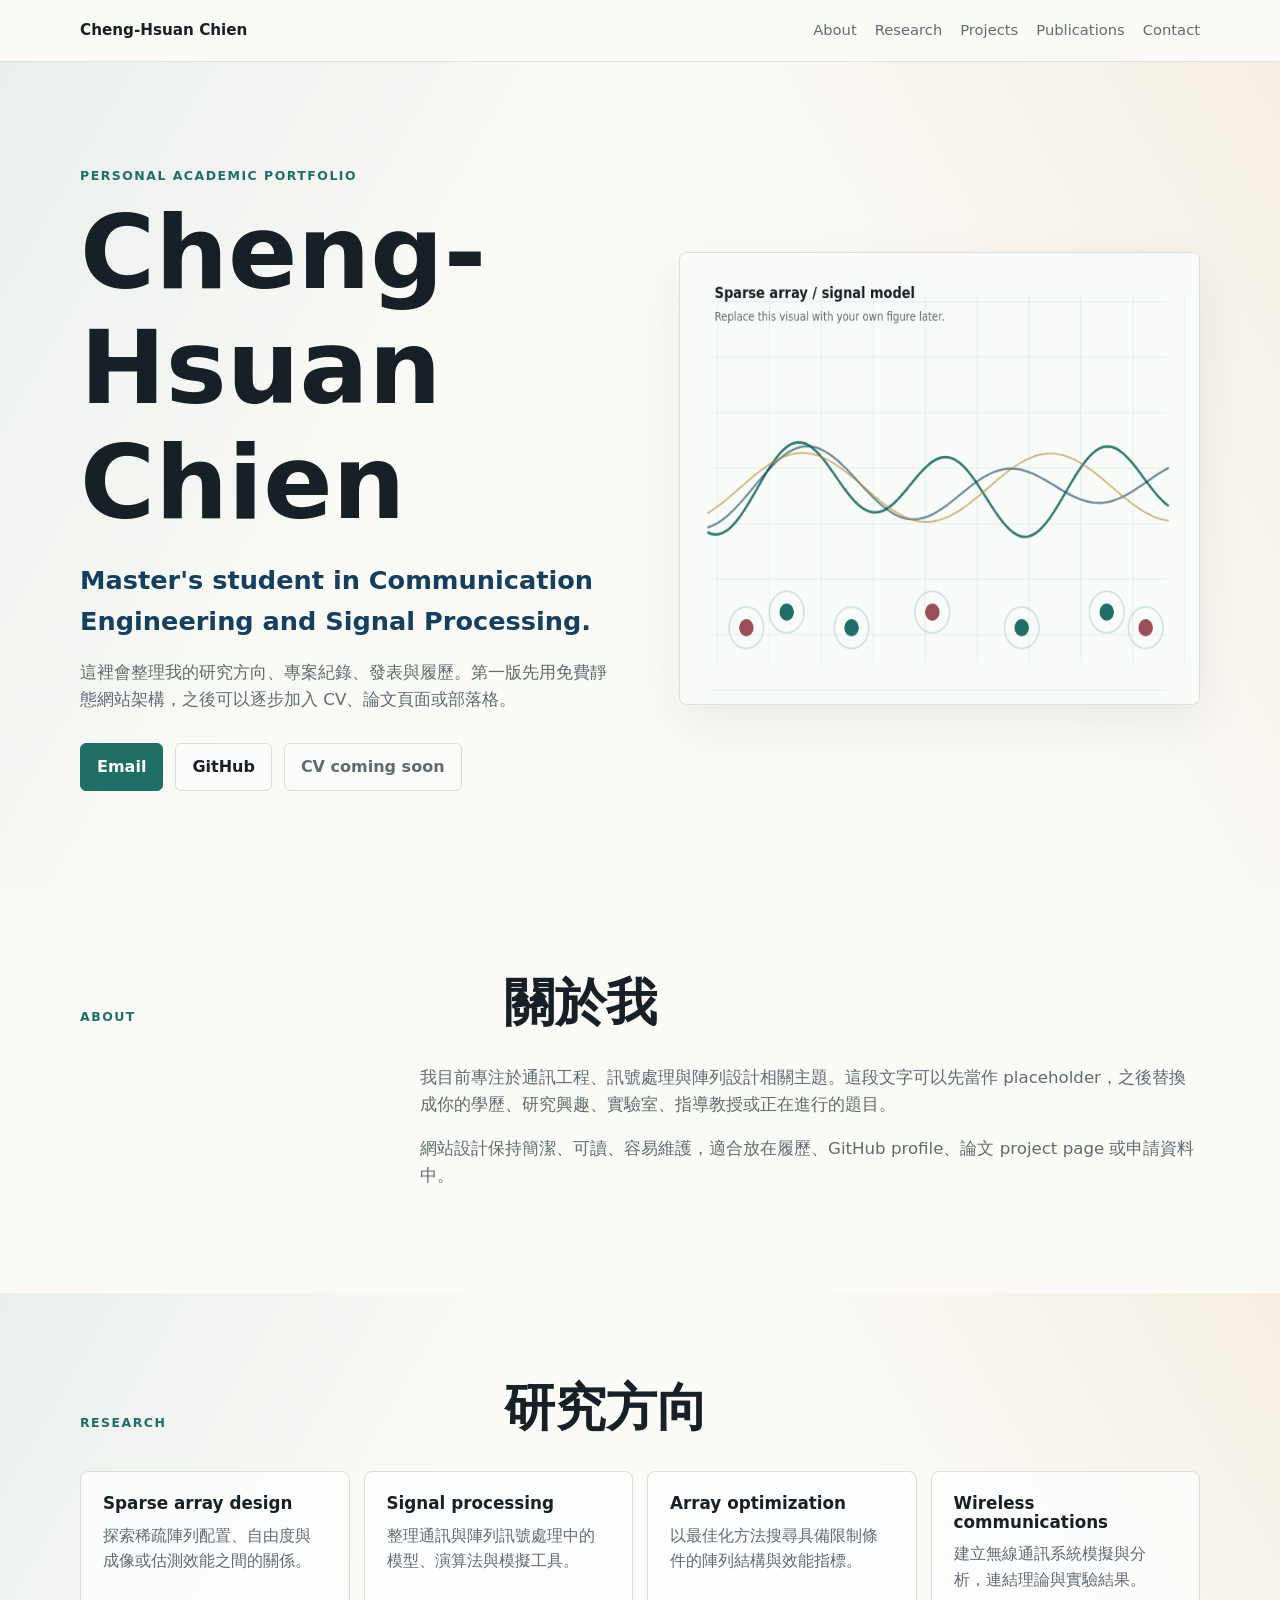
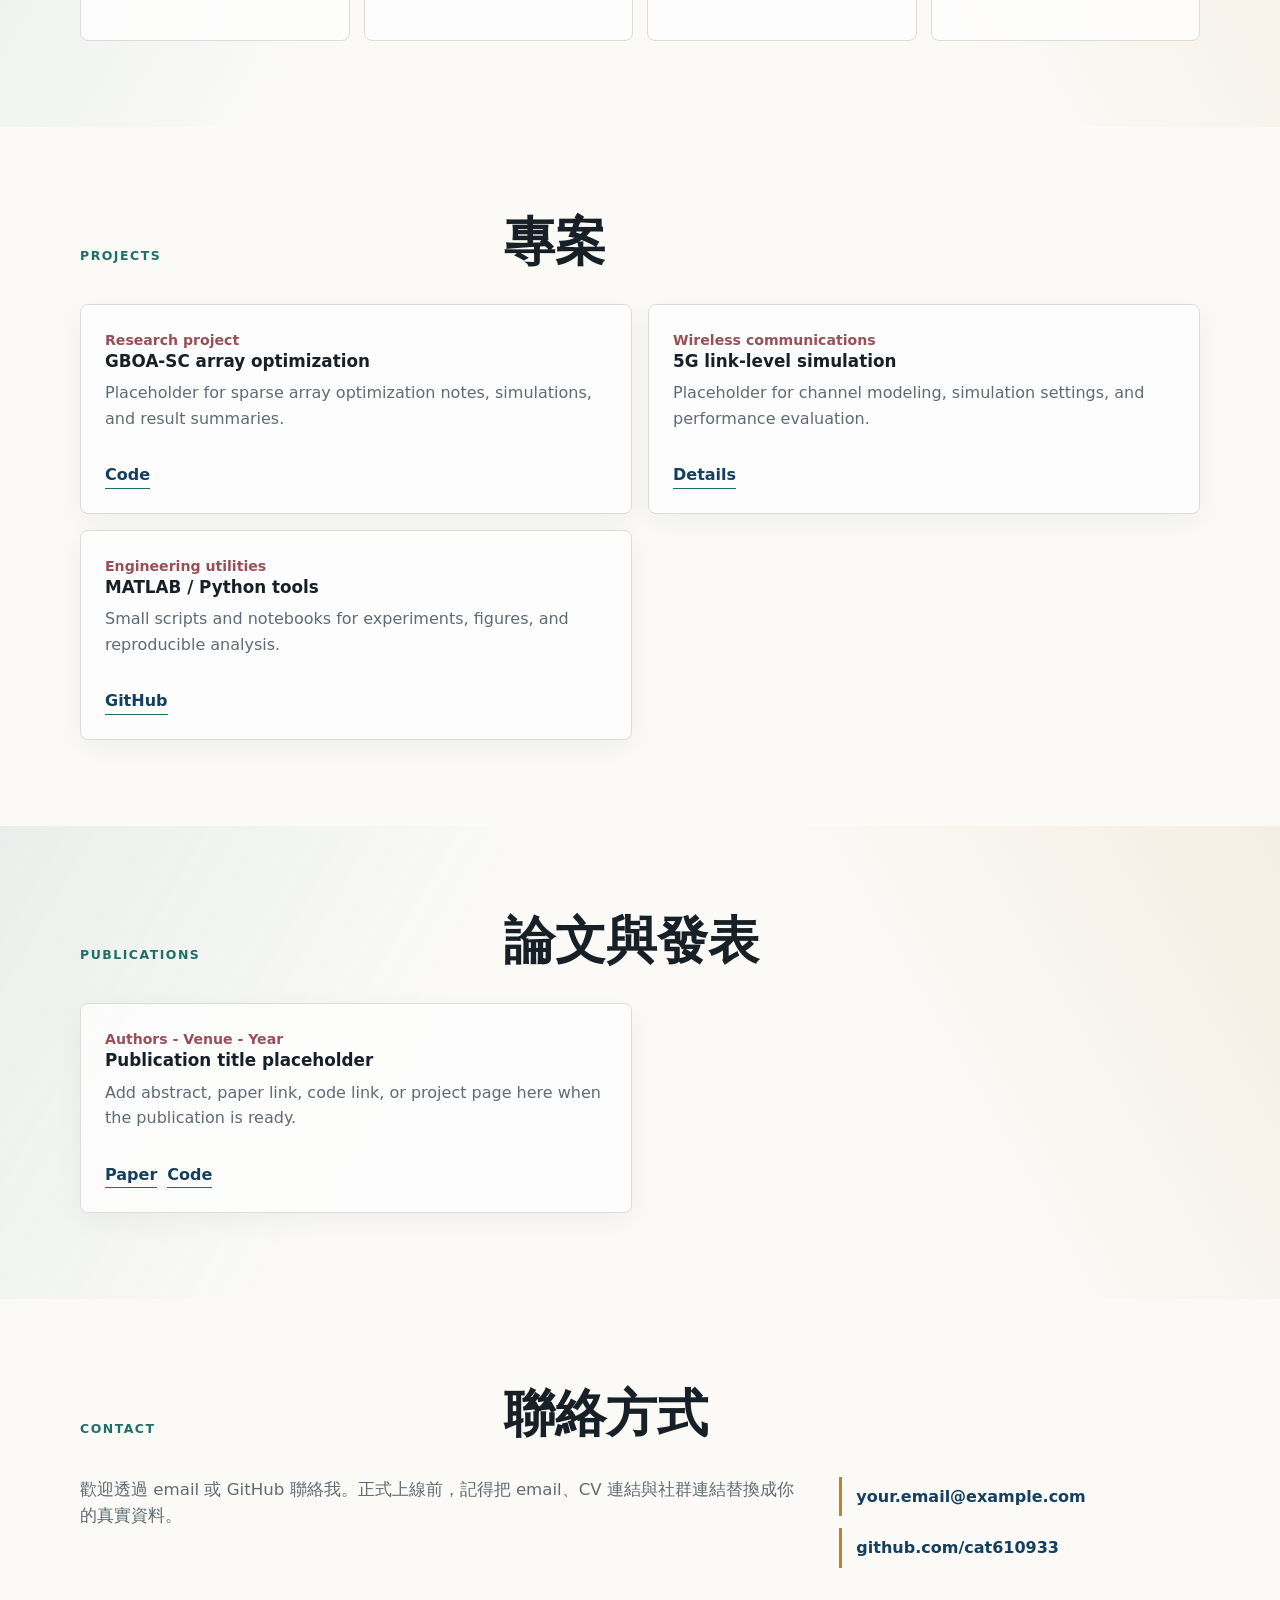
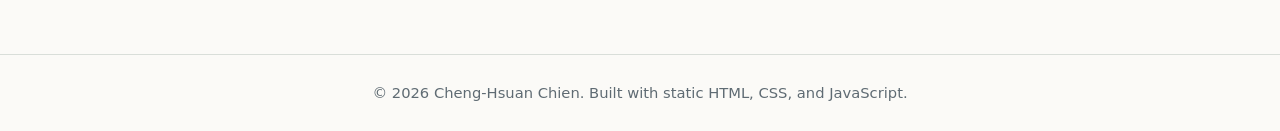
==== index.html @ 6a4a7956 "Initial personal website" ====
<!doctype html>
<html lang="zh-Hant">
  <head>
    <meta charset="utf-8">
    <meta name="viewport" content="width=device-width, initial-scale=1">
    <meta
      name="description"
      content="Cheng-Hsuan Chien 的個人網站，整理研究方向、專案、發表與聯絡資訊。"
    >
    <title>Cheng-Hsuan Chien | Personal Website</title>
    <link rel="stylesheet" href="styles.css">
  </head>
  <body>
    <header class="site-header">
      <a class="brand" href="#top" aria-label="回到首頁">Cheng-Hsuan Chien</a>
      <nav class="site-nav" aria-label="主要導覽">
        <a href="#about">About</a>
        <a href="#research">Research</a>
        <a href="#projects">Projects</a>
        <a href="#publications">Publications</a>
        <a href="#contact">Contact</a>
      </nav>
    </header>

    <main id="top">
      <section class="hero section-band">
        <div class="hero-copy">
          <p class="eyebrow">Personal academic portfolio</p>
          <h1>Cheng-Hsuan Chien</h1>
          <p class="hero-subtitle">
            Master's student in Communication Engineering and Signal Processing.
          </p>
          <p class="hero-text">
            這裡會整理我的研究方向、專案紀錄、發表與履歷。第一版先用免費靜態網站架構，之後可以逐步加入 CV、論文頁面或部落格。
          </p>
          <div class="hero-actions" aria-label="快速連結">
            <a class="button primary" href="mailto:your.email@example.com">Email</a>
            <a class="button secondary" href="https://github.com/cat610933">GitHub</a>
            <a class="button secondary" href="#" aria-disabled="true">CV coming soon</a>
          </div>
        </div>
        <div class="hero-visual" aria-label="Signal processing visualization">
          <canvas id="signalCanvas" width="720" height="520"></canvas>
        </div>
      </section>

      <section id="about" class="content-section">
        <div class="section-heading">
          <p class="eyebrow">About</p>
          <h2>關於我</h2>
        </div>
        <div class="text-block">
          <p>
            我目前專注於通訊工程、訊號處理與陣列設計相關主題。這段文字可以先當作 placeholder，之後替換成你的學歷、研究興趣、實驗室、指導教授或正在進行的題目。
          </p>
          <p>
            網站設計保持簡潔、可讀、容易維護，適合放在履歷、GitHub profile、論文 project page 或申請資料中。
          </p>
        </div>
      </section>

      <section id="research" class="content-section section-band">
        <div class="section-heading">
          <p class="eyebrow">Research</p>
          <h2>研究方向</h2>
        </div>
        <div class="research-grid">
          <article>
            <h3>Sparse array design</h3>
            <p>探索稀疏陣列配置、自由度與成像或估測效能之間的關係。</p>
          </article>
          <article>
            <h3>Signal processing</h3>
            <p>整理通訊與陣列訊號處理中的模型、演算法與模擬工具。</p>
          </article>
          <article>
            <h3>Array optimization</h3>
            <p>以最佳化方法搜尋具備限制條件的陣列結構與效能指標。</p>
          </article>
          <article>
            <h3>Wireless communications</h3>
            <p>建立無線通訊系統模擬與分析，連結理論與實驗結果。</p>
          </article>
        </div>
      </section>

      <section id="projects" class="content-section">
        <div class="section-heading">
          <p class="eyebrow">Projects</p>
          <h2>專案</h2>
        </div>
        <div id="projectList" class="item-list" aria-live="polite"></div>
      </section>

      <section id="publications" class="content-section section-band">
        <div class="section-heading">
          <p class="eyebrow">Publications</p>
          <h2>論文與發表</h2>
        </div>
        <div id="publicationList" class="item-list" aria-live="polite"></div>
      </section>

      <section id="contact" class="content-section contact-section">
        <div class="section-heading">
          <p class="eyebrow">Contact</p>
          <h2>聯絡方式</h2>
        </div>
        <div class="contact-layout">
          <p>
            歡迎透過 email 或 GitHub 聯絡我。正式上線前，記得把 email、CV 連結與社群連結替換成你的真實資料。
          </p>
          <div class="contact-links">
            <a href="mailto:your.email@example.com">your.email@example.com</a>
            <a href="https://github.com/cat610933">github.com/cat610933</a>
          </div>
        </div>
      </section>
    </main>

    <footer class="site-footer">
      <p>&copy; <span id="year"></span> Cheng-Hsuan Chien. Built with static HTML, CSS, and JavaScript.</p>
    </footer>

    <script src="script.js"></script>
  </body>
</html>
---- styles.css ----
:root {
  color-scheme: light;
  --bg: #fbfaf7;
  --surface: #ffffff;
  --ink: #172026;
  --muted: #5f6b73;
  --line: #d9ded9;
  --accent: #1f6f68;
  --accent-strong: #143f5f;
  --gold: #b9852b;
  --rose: #9a4f58;
  --shadow: 0 18px 50px rgba(23, 32, 38, 0.08);
  --max-width: 1120px;
}

* {
  box-sizing: border-box;
}

html {
  scroll-behavior: smooth;
}

body {
  margin: 0;
  background: var(--bg);
  color: var(--ink);
  font-family:
    Inter, ui-sans-serif, system-ui, -apple-system, BlinkMacSystemFont, "Segoe UI",
    "Noto Sans TC", sans-serif;
  line-height: 1.6;
}

a {
  color: inherit;
  text-decoration: none;
}

.site-header {
  position: sticky;
  top: 0;
  z-index: 10;
  display: flex;
  align-items: center;
  justify-content: space-between;
  gap: 24px;
  padding: 18px max(24px, calc((100vw - var(--max-width)) / 2));
  border-bottom: 1px solid rgba(217, 222, 217, 0.8);
  background: rgba(251, 250, 247, 0.92);
  backdrop-filter: blur(16px);
}

.brand {
  font-size: 0.95rem;
  font-weight: 750;
  white-space: nowrap;
}

.site-nav {
  display: flex;
  align-items: center;
  gap: 18px;
  color: var(--muted);
  font-size: 0.92rem;
}

.site-nav a {
  border-bottom: 1px solid transparent;
}

.site-nav a:hover,
.site-nav a:focus-visible {
  color: var(--ink);
  border-color: var(--accent);
}

.section-band {
  background:
    linear-gradient(120deg, rgba(31, 111, 104, 0.08), transparent 36%),
    linear-gradient(240deg, rgba(185, 133, 43, 0.1), transparent 34%);
}

.hero {
  display: grid;
  grid-template-columns: minmax(0, 1.02fr) minmax(320px, 0.98fr);
  align-items: center;
  min-height: calc(100vh - 74px);
  gap: 56px;
  padding: 72px max(24px, calc((100vw - var(--max-width)) / 2)) 64px;
}

.hero-copy,
.section-heading,
.text-block,
.contact-layout {
  min-width: 0;
}

.eyebrow {
  margin: 0 0 10px;
  color: var(--accent);
  font-size: 0.78rem;
  font-weight: 800;
  letter-spacing: 0.12em;
  text-transform: uppercase;
}

h1,
h2,
h3,
p {
  overflow-wrap: break-word;
}

h1,
h2,
h3 {
  margin: 0;
  line-height: 1.12;
}

h1 {
  max-width: 760px;
  font-size: clamp(3rem, 8vw, 6.6rem);
}

h2 {
  font-size: clamp(2rem, 4vw, 3.35rem);
}

h3 {
  font-size: 1.05rem;
}

.hero-subtitle {
  margin: 20px 0 0;
  max-width: 660px;
  color: var(--accent-strong);
  font-size: clamp(1.25rem, 2vw, 1.65rem);
  font-weight: 650;
}

.hero-text,
.text-block p,
.contact-layout p {
  color: var(--muted);
  font-size: 1.04rem;
}

.hero-text {
  max-width: 660px;
  margin: 18px 0 0;
}

.hero-actions {
  display: flex;
  flex-wrap: wrap;
  gap: 12px;
  margin-top: 30px;
}

.button {
  display: inline-flex;
  min-height: 44px;
  align-items: center;
  justify-content: center;
  border: 1px solid var(--line);
  border-radius: 6px;
  padding: 10px 16px;
  font-weight: 750;
  transition:
    transform 160ms ease,
    border-color 160ms ease,
    background 160ms ease;
}

.button:hover,
.button:focus-visible {
  transform: translateY(-1px);
  border-color: var(--accent);
}

.button.primary {
  border-color: var(--accent);
  background: var(--accent);
  color: #ffffff;
}

.button.secondary {
  background: rgba(255, 255, 255, 0.58);
}

.button[aria-disabled="true"] {
  color: var(--muted);
  cursor: not-allowed;
}

.hero-visual {
  position: relative;
  overflow: hidden;
  aspect-ratio: 1.15;
  min-height: 330px;
  border: 1px solid rgba(217, 222, 217, 0.92);
  border-radius: 8px;
  background:
    radial-gradient(circle at 70% 26%, rgba(154, 79, 88, 0.22), transparent 30%),
    linear-gradient(145deg, #ffffff, #edf3ee);
  box-shadow: var(--shadow);
}

#signalCanvas {
  display: block;
  width: 100%;
  height: 100%;
}

.content-section {
  padding: 86px max(24px, calc((100vw - var(--max-width)) / 2));
}

.content-section:not(.section-band) {
  background: var(--bg);
}

.section-heading {
  display: grid;
  grid-template-columns: minmax(190px, 0.36fr) minmax(0, 0.64fr);
  gap: 32px;
  align-items: end;
  margin-bottom: 34px;
}

.section-heading .eyebrow {
  margin-bottom: 4px;
}

.text-block {
  max-width: 780px;
  margin-left: auto;
}

.text-block p {
  margin: 0 0 18px;
}

.research-grid {
  display: grid;
  grid-template-columns: repeat(4, minmax(0, 1fr));
  gap: 14px;
}

.research-grid article,
.item-card {
  border: 1px solid var(--line);
  border-radius: 8px;
  background: rgba(255, 255, 255, 0.72);
}

.research-grid article {
  min-height: 170px;
  padding: 22px;
}

.research-grid p,
.item-card p {
  margin: 10px 0 0;
  color: var(--muted);
}

.item-list {
  display: grid;
  grid-template-columns: repeat(2, minmax(0, 1fr));
  gap: 16px;
}

.item-card {
  display: flex;
  min-height: 210px;
  flex-direction: column;
  justify-content: space-between;
  padding: 24px;
  box-shadow: 0 8px 28px rgba(23, 32, 38, 0.05);
}

.item-meta {
  color: var(--rose);
  font-size: 0.88rem;
  font-weight: 760;
}

.item-links {
  display: flex;
  flex-wrap: wrap;
  gap: 10px;
  margin-top: 20px;
}

.item-links a {
  border-bottom: 1px solid var(--accent);
  color: var(--accent-strong);
  font-weight: 760;
}

.contact-layout {
  display: grid;
  grid-template-columns: minmax(0, 1fr) minmax(260px, 0.5fr);
  gap: 38px;
  align-items: start;
}

.contact-layout p {
  margin: 0;
}

.contact-links {
  display: grid;
  gap: 12px;
}

.contact-links a {
  border-left: 3px solid var(--gold);
  padding: 7px 0 7px 14px;
  color: var(--accent-strong);
  font-weight: 750;
}

.site-footer {
  padding: 26px 24px;
  border-top: 1px solid var(--line);
  color: var(--muted);
  text-align: center;
}

.site-footer p {
  margin: 0;
  font-size: 0.92rem;
}

@media (max-width: 860px) {
  .site-header {
    position: static;
    align-items: flex-start;
    flex-direction: column;
    gap: 12px;
  }

  .site-nav {
    width: 100%;
    overflow-x: auto;
    padding-bottom: 4px;
  }

  .hero {
    grid-template-columns: 1fr;
    min-height: auto;
    padding-top: 50px;
  }

  .hero-visual {
    min-height: 280px;
  }

  .section-heading,
  .contact-layout {
    grid-template-columns: 1fr;
    gap: 18px;
  }

  .text-block {
    margin-left: 0;
  }

  .research-grid,
  .item-list {
    grid-template-columns: repeat(2, minmax(0, 1fr));
  }
}

@media (max-width: 560px) {
  .site-header,
  .hero,
  .content-section {
    padding-left: 18px;
    padding-right: 18px;
  }

  .brand {
    white-space: normal;
  }

  .hero {
    gap: 34px;
    padding-bottom: 42px;
  }

  .hero-actions,
  .button {
    width: 100%;
  }

  .research-grid,
  .item-list {
    grid-template-columns: 1fr;
  }

  .content-section {
    padding-top: 64px;
    padding-bottom: 64px;
  }
}
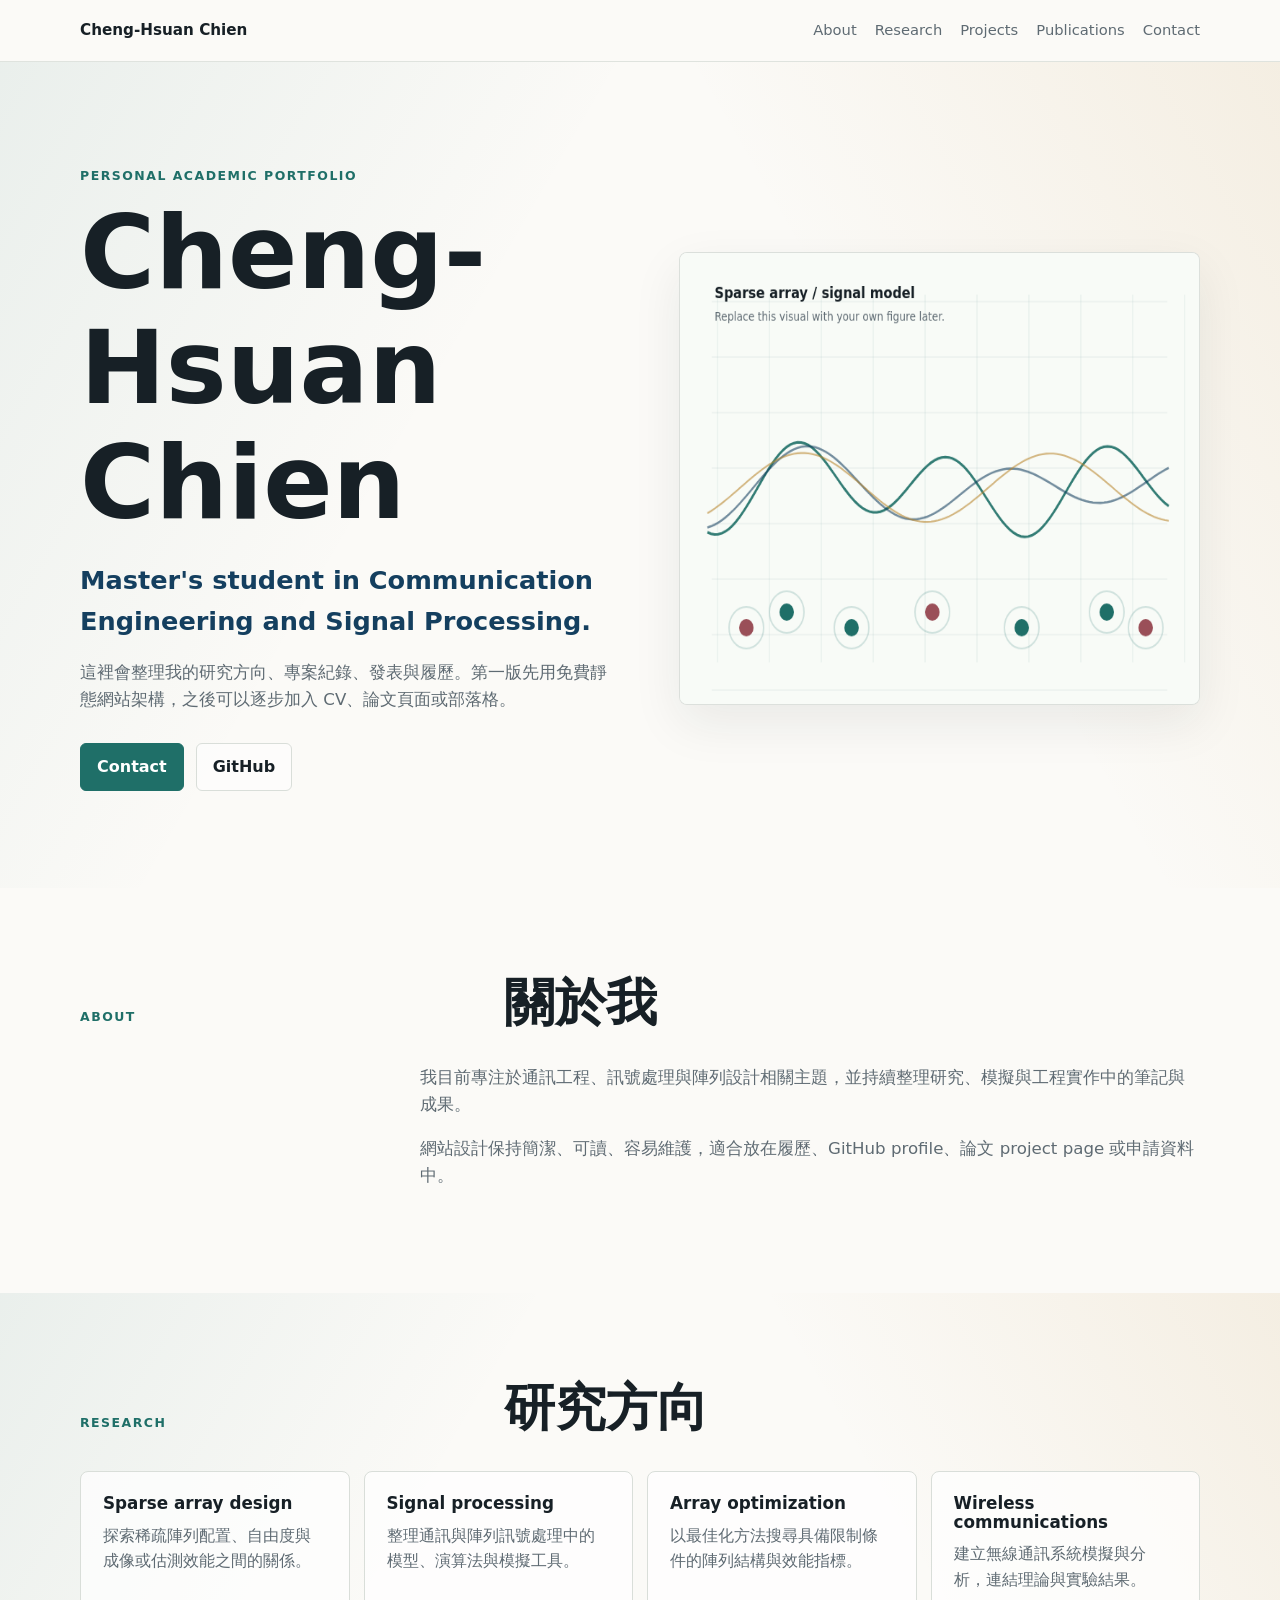
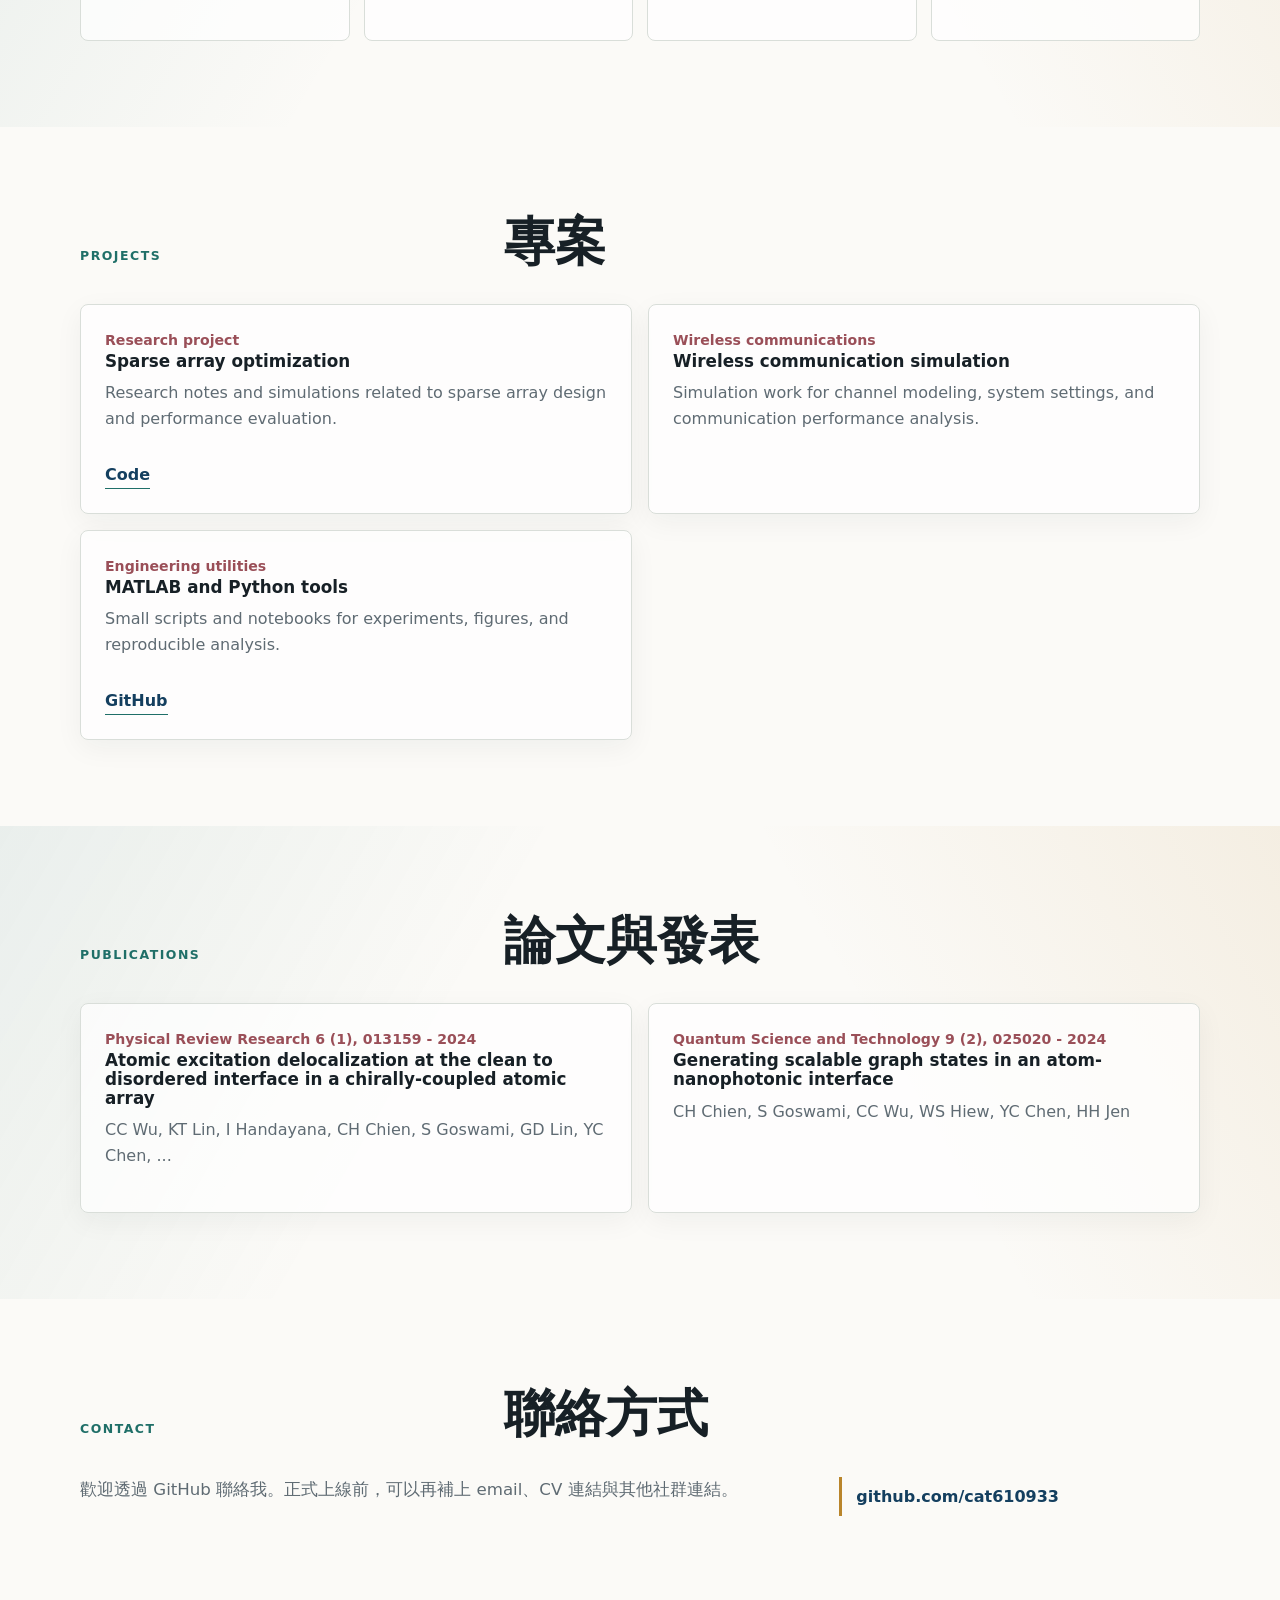
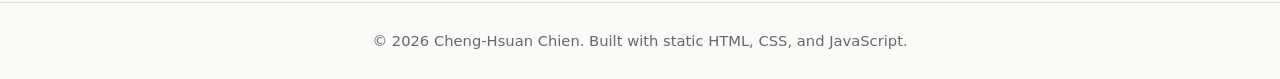
==== commit a26d88c3: "Add publications" ====
--- a/index.html
+++ b/index.html
@@ -34,9 +34,8 @@
             這裡會整理我的研究方向、專案紀錄、發表與履歷。第一版先用免費靜態網站架構，之後可以逐步加入 CV、論文頁面或部落格。
           </p>
           <div class="hero-actions" aria-label="快速連結">
-            <a class="button primary" href="mailto:your.email@example.com">Email</a>
+            <a class="button primary" href="#contact">Contact</a>
             <a class="button secondary" href="https://github.com/cat610933">GitHub</a>
-            <a class="button secondary" href="#" aria-disabled="true">CV coming soon</a>
           </div>
         </div>
         <div class="hero-visual" aria-label="Signal processing visualization">
@@ -51,7 +50,7 @@
         </div>
         <div class="text-block">
           <p>
-            我目前專注於通訊工程、訊號處理與陣列設計相關主題。這段文字可以先當作 placeholder，之後替換成你的學歷、研究興趣、實驗室、指導教授或正在進行的題目。
+            我目前專注於通訊工程、訊號處理與陣列設計相關主題，並持續整理研究、模擬與工程實作中的筆記與成果。
           </p>
           <p>
             網站設計保持簡潔、可讀、容易維護，適合放在履歷、GitHub profile、論文 project page 或申請資料中。
@@ -107,10 +106,9 @@
         </div>
         <div class="contact-layout">
           <p>
-            歡迎透過 email 或 GitHub 聯絡我。正式上線前，記得把 email、CV 連結與社群連結替換成你的真實資料。
+            歡迎透過 GitHub 聯絡我。正式上線前，可以再補上 email、CV 連結與其他社群連結。
           </p>
           <div class="contact-links">
-            <a href="mailto:your.email@example.com">your.email@example.com</a>
             <a href="https://github.com/cat610933">github.com/cat610933</a>
           </div>
         </div>
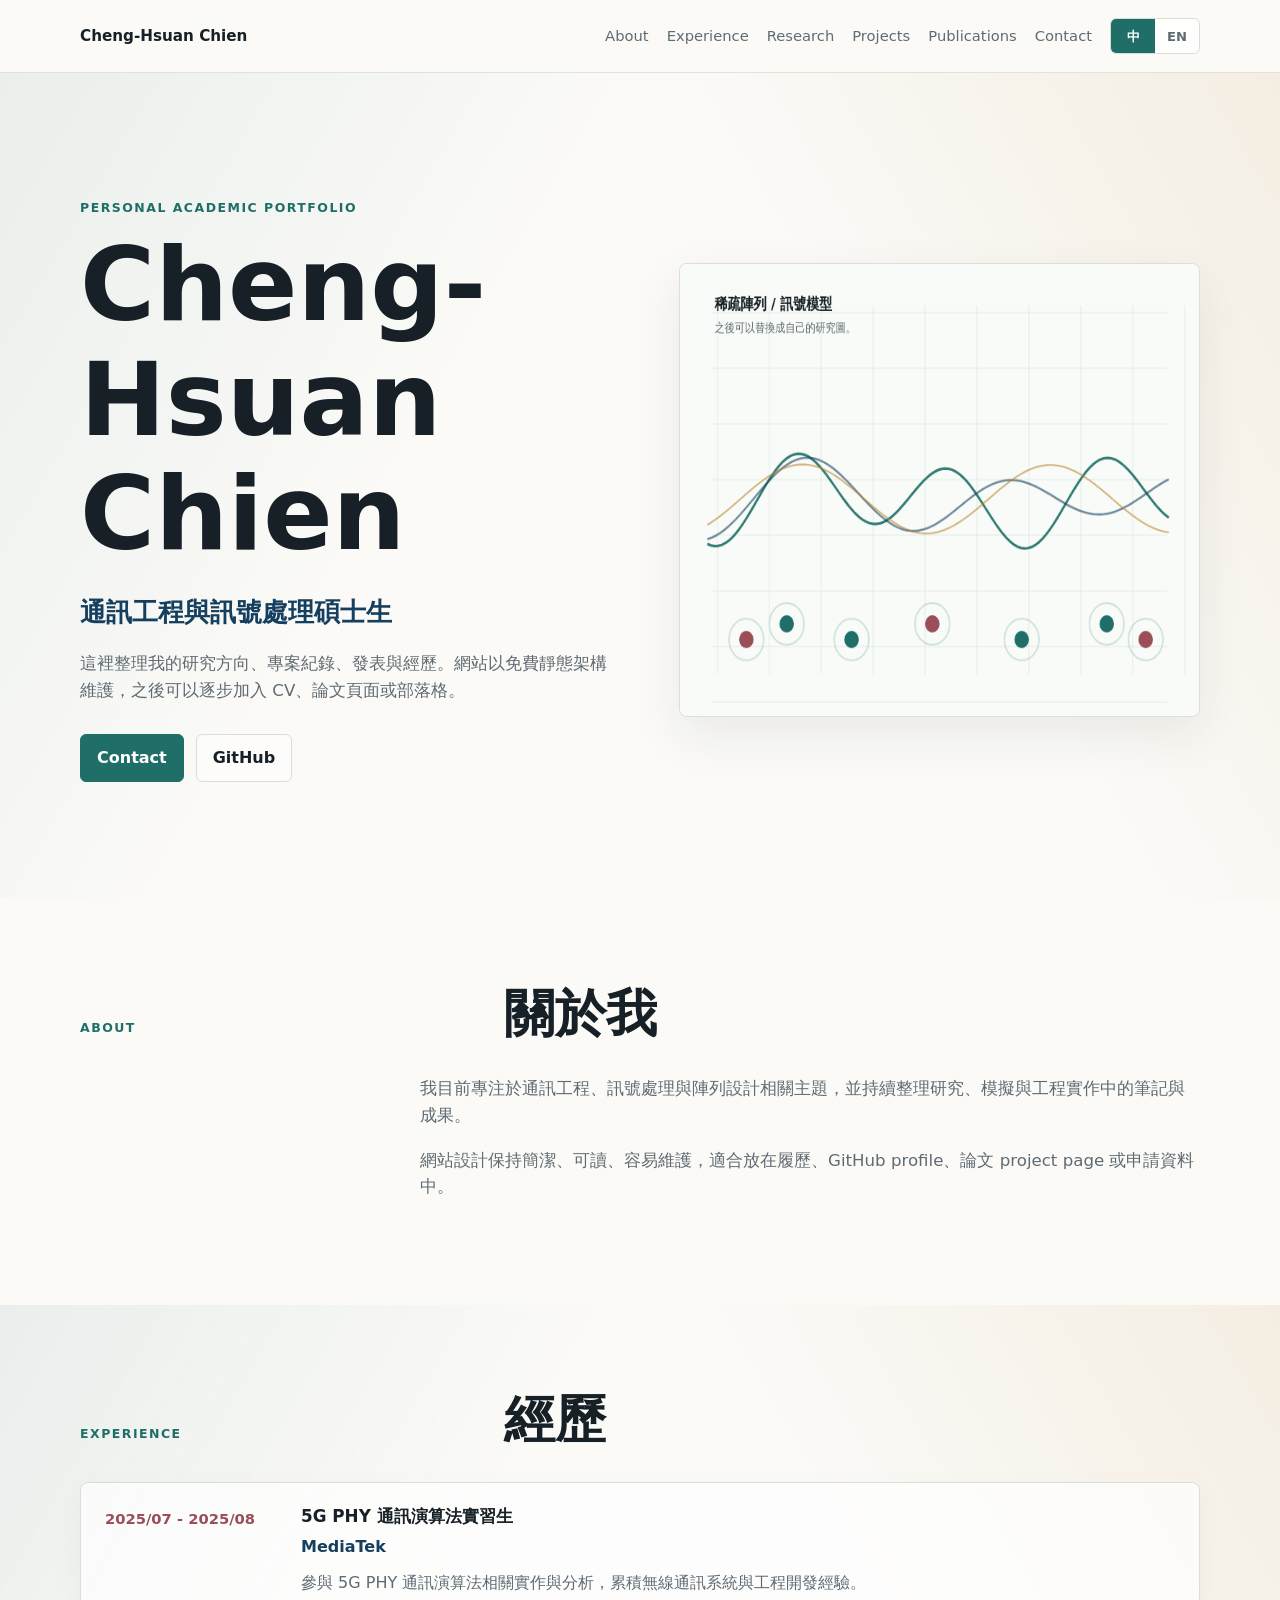
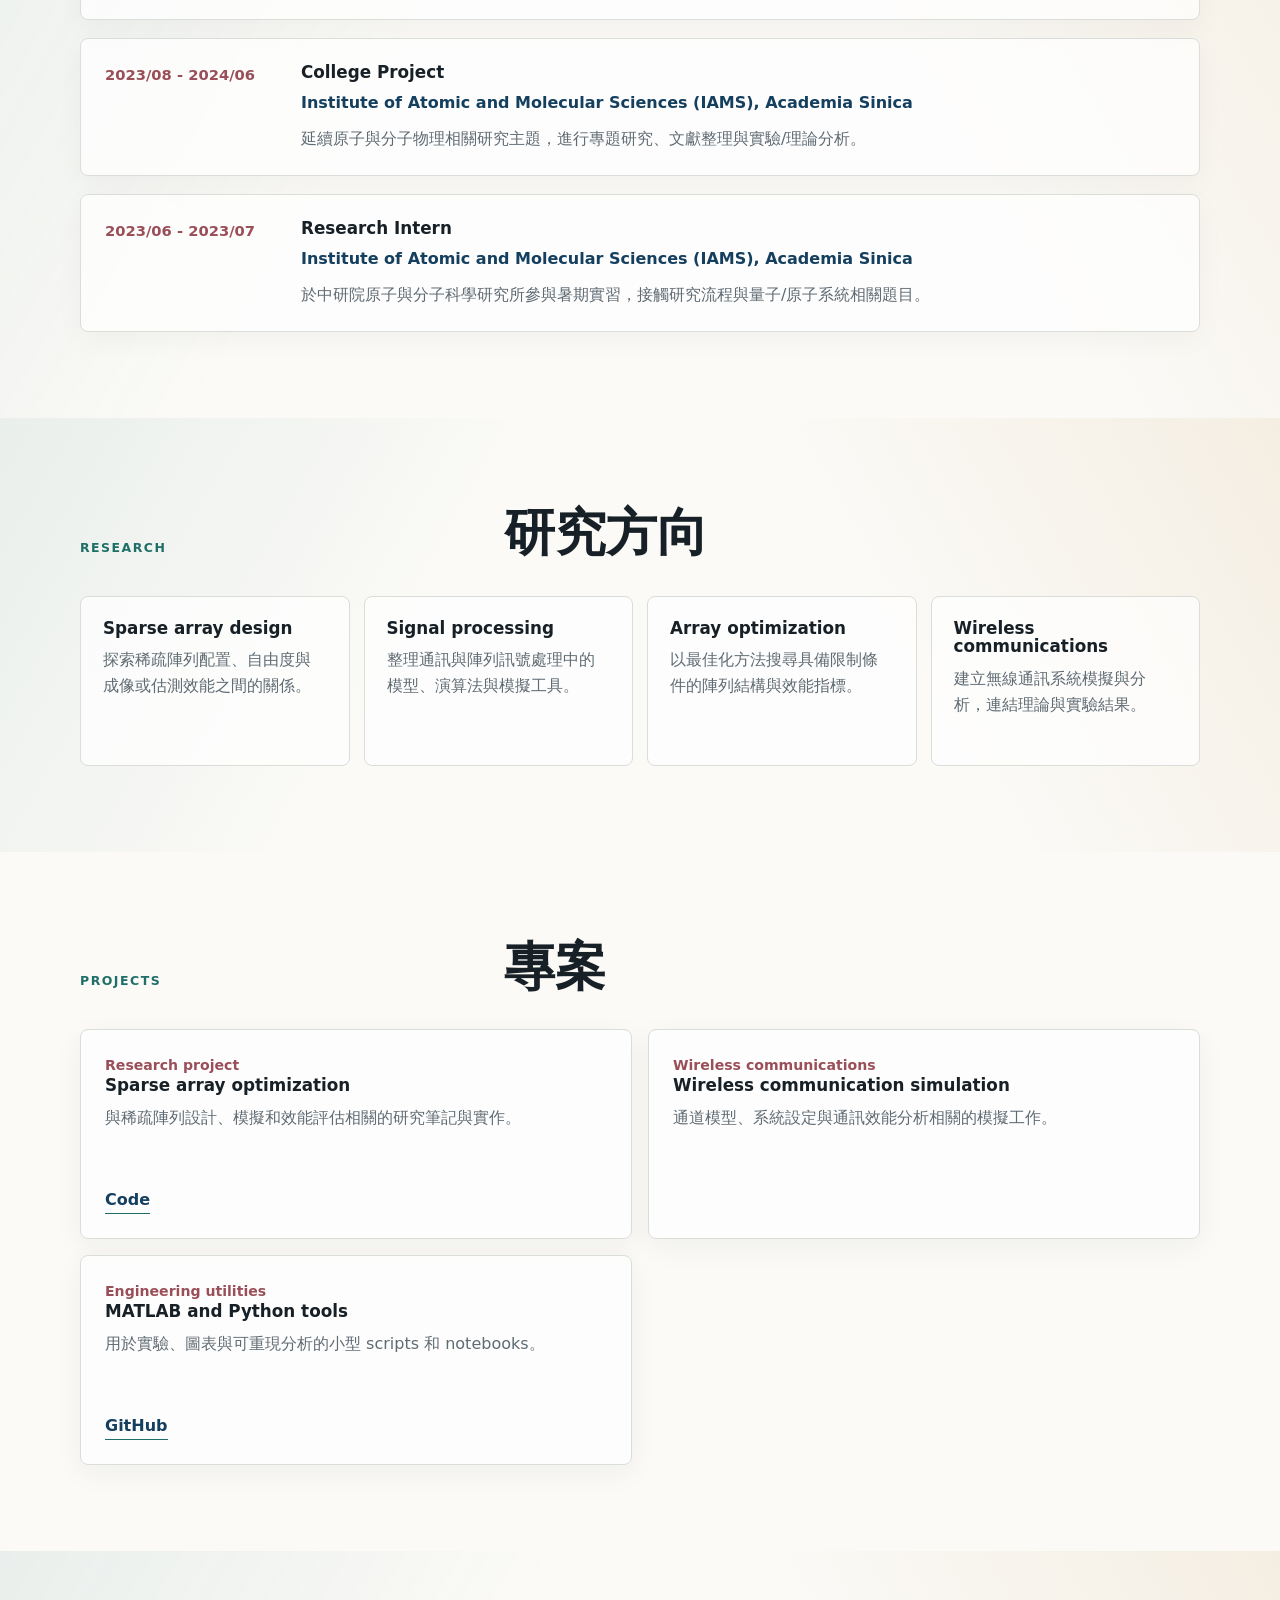
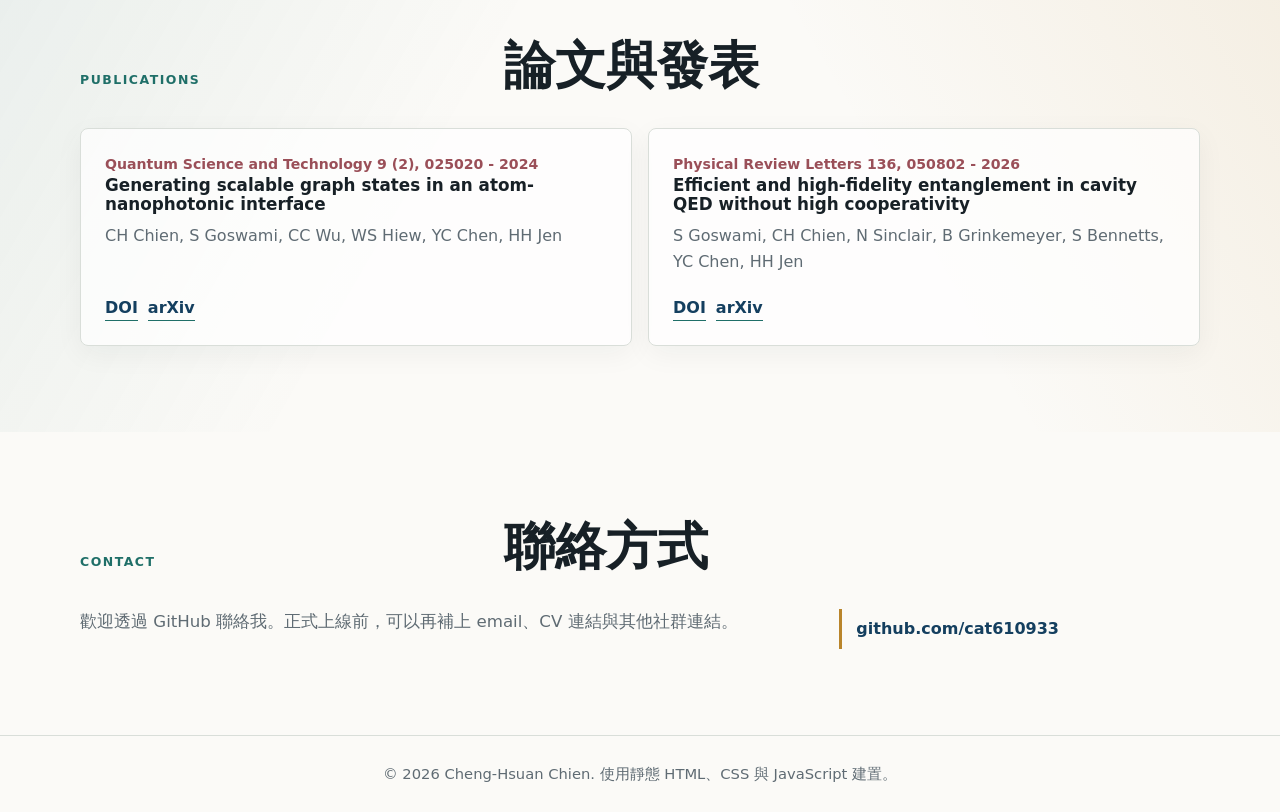
==== commit ab972a1a: "Update publication links" ====
--- a/index.html
+++ b/index.html
@@ -6,106 +6,153 @@
     <meta
       name="description"
       content="Cheng-Hsuan Chien 的個人網站，整理研究方向、專案、發表與聯絡資訊。"
+      data-i18n-attr="content:meta.description"
     >
     <title>Cheng-Hsuan Chien | Personal Website</title>
     <link rel="stylesheet" href="styles.css">
   </head>
   <body>
     <header class="site-header">
-      <a class="brand" href="#top" aria-label="回到首頁">Cheng-Hsuan Chien</a>
-      <nav class="site-nav" aria-label="主要導覽">
-        <a href="#about">About</a>
-        <a href="#research">Research</a>
-        <a href="#projects">Projects</a>
-        <a href="#publications">Publications</a>
-        <a href="#contact">Contact</a>
-      </nav>
+      <a class="brand" href="#top" aria-label="回到首頁" data-i18n-attr="aria-label:nav.home">Cheng-Hsuan Chien</a>
+      <div class="header-actions">
+        <nav class="site-nav" aria-label="主要導覽" data-i18n-attr="aria-label:nav.label">
+          <a href="#about" data-i18n="nav.about">About</a>
+          <a href="#experience" data-i18n="nav.experience">Experience</a>
+          <a href="#research" data-i18n="nav.research">Research</a>
+          <a href="#projects" data-i18n="nav.projects">Projects</a>
+          <a href="#publications" data-i18n="nav.publications">Publications</a>
+          <a href="#contact" data-i18n="nav.contact">Contact</a>
+        </nav>
+        <div class="language-switch" role="group" aria-label="語言切換" data-i18n-attr="aria-label:language.label">
+          <button class="language-option is-active" type="button" data-lang="zh">中</button>
+          <button class="language-option" type="button" data-lang="en">EN</button>
+        </div>
+      </div>
     </header>
 
     <main id="top">
       <section class="hero section-band">
         <div class="hero-copy">
-          <p class="eyebrow">Personal academic portfolio</p>
+          <p class="eyebrow" data-i18n="hero.eyebrow">Personal academic portfolio</p>
           <h1>Cheng-Hsuan Chien</h1>
-          <p class="hero-subtitle">
+          <p class="hero-subtitle" data-i18n="hero.subtitle">
             Master's student in Communication Engineering and Signal Processing.
           </p>
-          <p class="hero-text">
+          <p class="hero-text" data-i18n="hero.text">
             這裡會整理我的研究方向、專案紀錄、發表與履歷。第一版先用免費靜態網站架構，之後可以逐步加入 CV、論文頁面或部落格。
           </p>
-          <div class="hero-actions" aria-label="快速連結">
-            <a class="button primary" href="#contact">Contact</a>
+          <div class="hero-actions" aria-label="快速連結" data-i18n-attr="aria-label:hero.actionsLabel">
+            <a class="button primary" href="#contact" data-i18n="nav.contact">Contact</a>
             <a class="button secondary" href="https://github.com/cat610933">GitHub</a>
           </div>
         </div>
-        <div class="hero-visual" aria-label="Signal processing visualization">
+        <div class="hero-visual" aria-label="Signal processing visualization" data-i18n-attr="aria-label:hero.visualLabel">
           <canvas id="signalCanvas" width="720" height="520"></canvas>
         </div>
       </section>
 
       <section id="about" class="content-section">
         <div class="section-heading">
-          <p class="eyebrow">About</p>
-          <h2>關於我</h2>
+          <p class="eyebrow" data-i18n="about.eyebrow">About</p>
+          <h2 data-i18n="about.title">關於我</h2>
         </div>
         <div class="text-block">
-          <p>
+          <p data-i18n="about.body1">
             我目前專注於通訊工程、訊號處理與陣列設計相關主題，並持續整理研究、模擬與工程實作中的筆記與成果。
           </p>
-          <p>
+          <p data-i18n="about.body2">
             網站設計保持簡潔、可讀、容易維護，適合放在履歷、GitHub profile、論文 project page 或申請資料中。
           </p>
         </div>
       </section>
 
+      <section id="experience" class="content-section section-band">
+        <div class="section-heading">
+          <p class="eyebrow" data-i18n="experience.eyebrow">Experience</p>
+          <h2 data-i18n="experience.title">經歷</h2>
+        </div>
+        <div class="timeline" aria-label="Experience timeline" data-i18n-attr="aria-label:experience.timelineLabel">
+          <article class="timeline-item">
+            <p class="timeline-date">2025/07 - 2025/08</p>
+            <div>
+              <h3 data-i18n="experience.mediatek.role">5G PHY 通訊演算法實習生</h3>
+              <p class="timeline-place">MediaTek</p>
+              <p data-i18n="experience.mediatek.description">
+                參與 5G PHY 通訊演算法相關實作與分析，累積無線通訊系統與工程開發經驗。
+              </p>
+            </div>
+          </article>
+          <article class="timeline-item">
+            <p class="timeline-date">2023/08 - 2024/06</p>
+            <div>
+              <h3>College Project</h3>
+              <p class="timeline-place">Institute of Atomic and Molecular Sciences (IAMS), Academia Sinica</p>
+              <p data-i18n="experience.project.description">
+                延續原子與分子物理相關研究主題，進行專題研究、文獻整理與實驗/理論分析。
+              </p>
+            </div>
+          </article>
+          <article class="timeline-item">
+            <p class="timeline-date">2023/06 - 2023/07</p>
+            <div>
+              <h3>Research Intern</h3>
+              <p class="timeline-place">Institute of Atomic and Molecular Sciences (IAMS), Academia Sinica</p>
+              <p data-i18n="experience.intern.description">
+                於中研院原子與分子科學研究所參與暑期實習，接觸研究流程與量子/原子系統相關題目。
+              </p>
+            </div>
+          </article>
+        </div>
+      </section>
+
       <section id="research" class="content-section section-band">
         <div class="section-heading">
-          <p class="eyebrow">Research</p>
-          <h2>研究方向</h2>
+          <p class="eyebrow" data-i18n="research.eyebrow">Research</p>
+          <h2 data-i18n="research.title">研究方向</h2>
         </div>
         <div class="research-grid">
           <article>
             <h3>Sparse array design</h3>
-            <p>探索稀疏陣列配置、自由度與成像或估測效能之間的關係。</p>
+            <p data-i18n="research.sparse">探索稀疏陣列配置、自由度與成像或估測效能之間的關係。</p>
           </article>
           <article>
             <h3>Signal processing</h3>
-            <p>整理通訊與陣列訊號處理中的模型、演算法與模擬工具。</p>
+            <p data-i18n="research.signal">整理通訊與陣列訊號處理中的模型、演算法與模擬工具。</p>
           </article>
           <article>
             <h3>Array optimization</h3>
-            <p>以最佳化方法搜尋具備限制條件的陣列結構與效能指標。</p>
+            <p data-i18n="research.optimization">以最佳化方法搜尋具備限制條件的陣列結構與效能指標。</p>
           </article>
           <article>
             <h3>Wireless communications</h3>
-            <p>建立無線通訊系統模擬與分析，連結理論與實驗結果。</p>
+            <p data-i18n="research.wireless">建立無線通訊系統模擬與分析，連結理論與實驗結果。</p>
           </article>
         </div>
       </section>
 
       <section id="projects" class="content-section">
         <div class="section-heading">
-          <p class="eyebrow">Projects</p>
-          <h2>專案</h2>
+          <p class="eyebrow" data-i18n="projects.eyebrow">Projects</p>
+          <h2 data-i18n="projects.title">專案</h2>
         </div>
         <div id="projectList" class="item-list" aria-live="polite"></div>
       </section>
 
       <section id="publications" class="content-section section-band">
         <div class="section-heading">
-          <p class="eyebrow">Publications</p>
-          <h2>論文與發表</h2>
+          <p class="eyebrow" data-i18n="publications.eyebrow">Publications</p>
+          <h2 data-i18n="publications.title">論文與發表</h2>
         </div>
         <div id="publicationList" class="item-list" aria-live="polite"></div>
       </section>
 
       <section id="contact" class="content-section contact-section">
         <div class="section-heading">
-          <p class="eyebrow">Contact</p>
-          <h2>聯絡方式</h2>
+          <p class="eyebrow" data-i18n="contact.eyebrow">Contact</p>
+          <h2 data-i18n="contact.title">聯絡方式</h2>
         </div>
         <div class="contact-layout">
-          <p>
+          <p data-i18n="contact.body">
             歡迎透過 GitHub 聯絡我。正式上線前，可以再補上 email、CV 連結與其他社群連結。
           </p>
           <div class="contact-links">
@@ -116,7 +163,7 @@
     </main>
 
     <footer class="site-footer">
-      <p>&copy; <span id="year"></span> Cheng-Hsuan Chien. Built with static HTML, CSS, and JavaScript.</p>
+      <p>&copy; <span id="year"></span> <span data-i18n="footer.text">Cheng-Hsuan Chien. Built with static HTML, CSS, and JavaScript.</span></p>
     </footer>
 
     <script src="script.js"></script>
--- a/styles.css
+++ b/styles.css
@@ -56,6 +56,13 @@
   white-space: nowrap;
 }
 
+.header-actions {
+  display: flex;
+  align-items: center;
+  gap: 18px;
+  min-width: 0;
+}
+
 .site-nav {
   display: flex;
   align-items: center;
@@ -72,6 +79,39 @@
 .site-nav a:focus-visible {
   color: var(--ink);
   border-color: var(--accent);
+}
+
+.language-switch {
+  display: inline-grid;
+  grid-template-columns: 1fr 1fr;
+  flex: 0 0 auto;
+  overflow: hidden;
+  border: 1px solid var(--line);
+  border-radius: 6px;
+  background: rgba(255, 255, 255, 0.72);
+}
+
+.language-option {
+  min-width: 44px;
+  min-height: 34px;
+  border: 0;
+  border-radius: 0;
+  background: transparent;
+  color: var(--muted);
+  cursor: pointer;
+  font: inherit;
+  font-size: 0.82rem;
+  font-weight: 800;
+}
+
+.language-option.is-active {
+  background: var(--accent);
+  color: #ffffff;
+}
+
+.language-option:focus-visible {
+  outline: 2px solid var(--gold);
+  outline-offset: -2px;
 }
 
 .section-band {
@@ -243,6 +283,40 @@
   margin: 0 0 18px;
 }
 
+.timeline {
+  display: grid;
+  gap: 18px;
+}
+
+.timeline-item {
+  display: grid;
+  grid-template-columns: 170px minmax(0, 1fr);
+  gap: 26px;
+  padding: 24px;
+  border: 1px solid var(--line);
+  border-radius: 8px;
+  background: rgba(255, 255, 255, 0.72);
+  box-shadow: 0 8px 28px rgba(23, 32, 38, 0.04);
+}
+
+.timeline-date {
+  margin: 0;
+  color: var(--rose);
+  font-size: 0.92rem;
+  font-weight: 800;
+}
+
+.timeline-place {
+  margin: 8px 0 0;
+  color: var(--accent-strong);
+  font-weight: 760;
+}
+
+.timeline-item p:last-child {
+  margin: 10px 0 0;
+  color: var(--muted);
+}
+
 .research-grid {
   display: grid;
   grid-template-columns: repeat(4, minmax(0, 1fr));
@@ -344,6 +418,13 @@
     gap: 12px;
   }
 
+  .header-actions {
+    width: 100%;
+    align-items: flex-start;
+    flex-direction: column;
+    gap: 12px;
+  }
+
   .site-nav {
     width: 100%;
     overflow-x: auto;
@@ -361,6 +442,7 @@
   }
 
   .section-heading,
+  .timeline-item,
   .contact-layout {
     grid-template-columns: 1fr;
     gap: 18px;
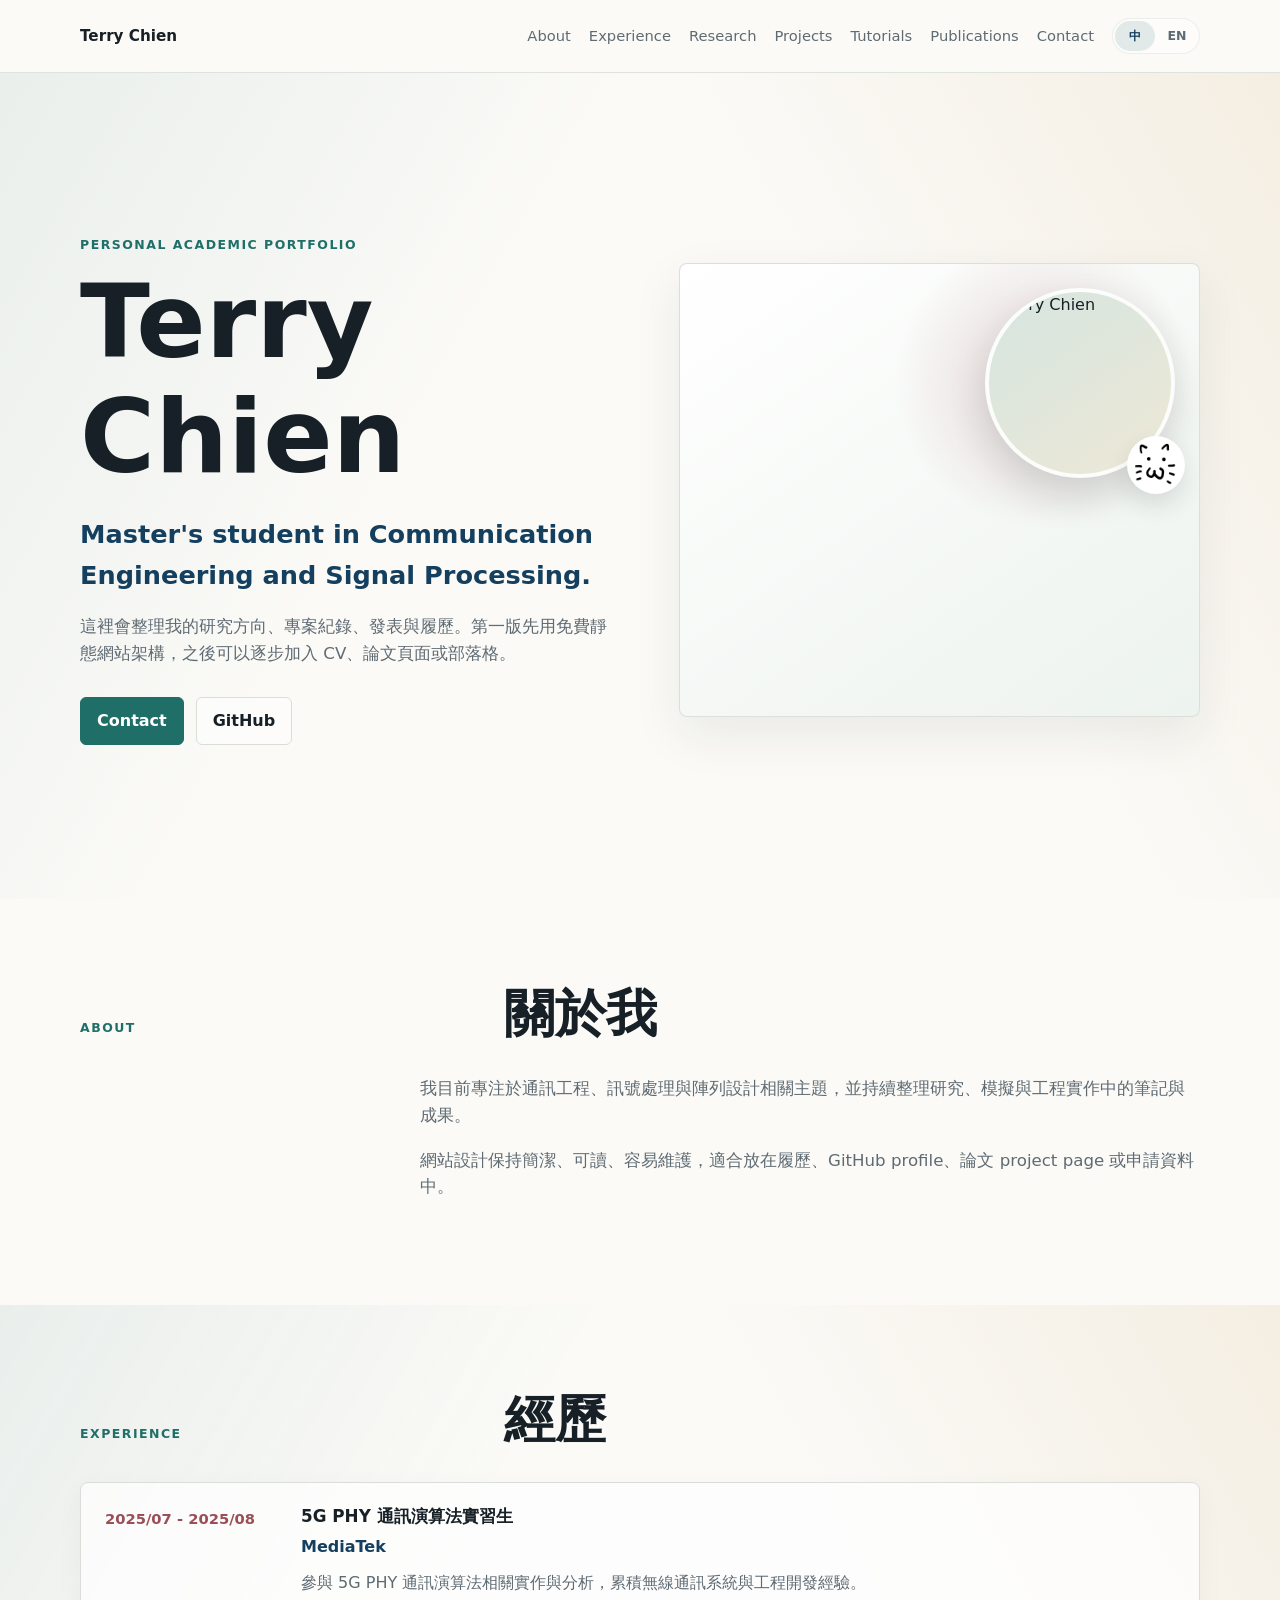
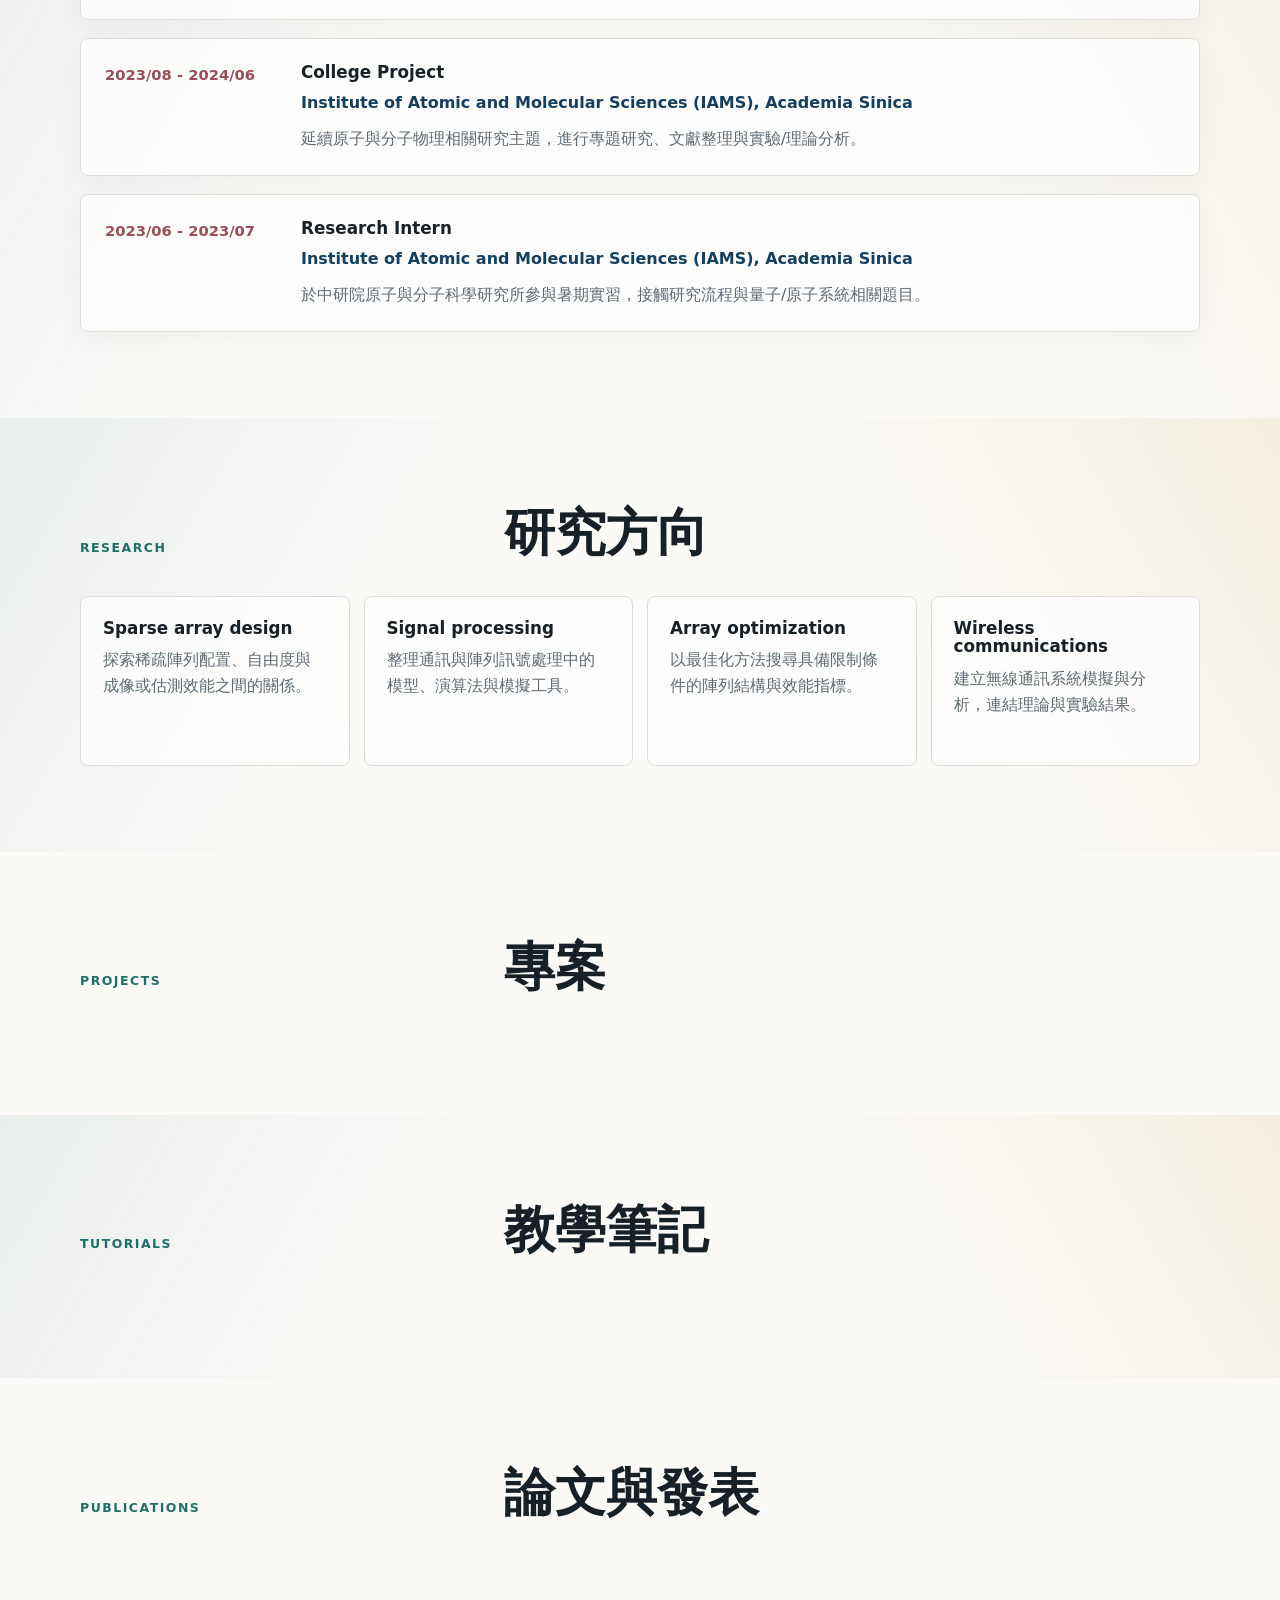
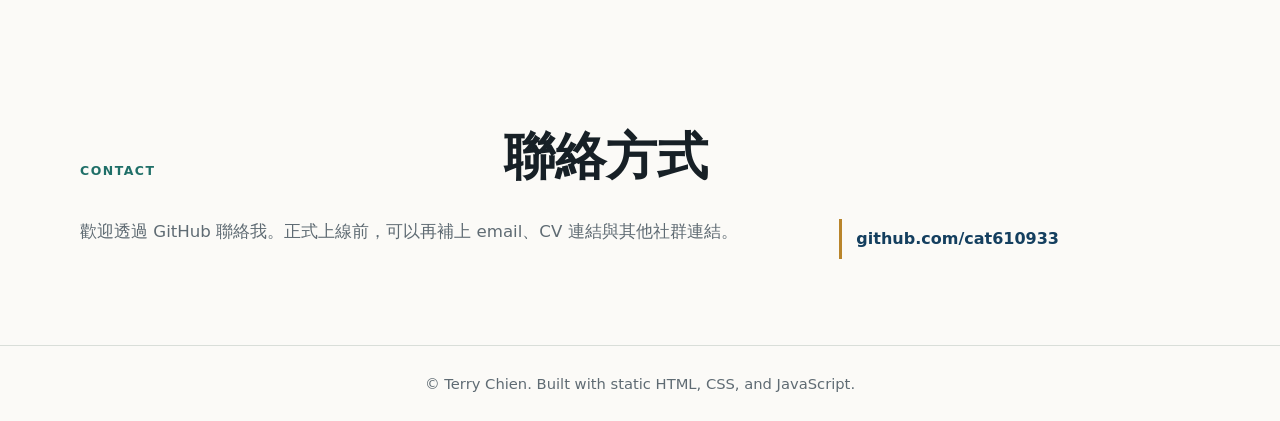
==== commit cd7177c5: "Update website content" ====
--- a/index.html
+++ b/index.html
@@ -5,21 +5,22 @@
     <meta name="viewport" content="width=device-width, initial-scale=1">
     <meta
       name="description"
-      content="Cheng-Hsuan Chien 的個人網站，整理研究方向、專案、發表與聯絡資訊。"
+      content="Terry Chien 的個人網站，整理研究方向、專案、教學筆記、發表與聯絡資訊。"
       data-i18n-attr="content:meta.description"
     >
-    <title>Cheng-Hsuan Chien | Personal Website</title>
+    <title>Terry Chien | Personal Website</title>
     <link rel="stylesheet" href="styles.css">
   </head>
   <body>
     <header class="site-header">
-      <a class="brand" href="#top" aria-label="回到首頁" data-i18n-attr="aria-label:nav.home">Cheng-Hsuan Chien</a>
+      <a class="brand" href="#top" aria-label="回到首頁" data-i18n-attr="aria-label:nav.home">Terry Chien</a>
       <div class="header-actions">
         <nav class="site-nav" aria-label="主要導覽" data-i18n-attr="aria-label:nav.label">
           <a href="#about" data-i18n="nav.about">About</a>
           <a href="#experience" data-i18n="nav.experience">Experience</a>
           <a href="#research" data-i18n="nav.research">Research</a>
           <a href="#projects" data-i18n="nav.projects">Projects</a>
+          <a href="#tutorials" data-i18n="nav.tutorials">Tutorials</a>
           <a href="#publications" data-i18n="nav.publications">Publications</a>
           <a href="#contact" data-i18n="nav.contact">Contact</a>
         </nav>
@@ -34,7 +35,7 @@
       <section class="hero section-band">
         <div class="hero-copy">
           <p class="eyebrow" data-i18n="hero.eyebrow">Personal academic portfolio</p>
-          <h1>Cheng-Hsuan Chien</h1>
+          <h1>Terry Chien</h1>
           <p class="hero-subtitle" data-i18n="hero.subtitle">
             Master's student in Communication Engineering and Signal Processing.
           </p>
@@ -47,6 +48,21 @@
           </div>
         </div>
         <div class="hero-visual" aria-label="Signal processing visualization" data-i18n-attr="aria-label:hero.visualLabel">
+          <div class="profile-media">
+            <img
+              class="profile-photo"
+              src="assets/images/profile/profile.jpg"
+              alt="Terry Chien"
+              data-image-fallback="TC"
+            >
+            <img
+              class="profile-icon"
+              src="assets/images/icon/icon.png"
+              alt=""
+              aria-hidden="true"
+              data-image-fallback="icon"
+            >
+          </div>
           <canvas id="signalCanvas" width="720" height="520"></canvas>
         </div>
       </section>
@@ -138,7 +154,15 @@
         <div id="projectList" class="item-list" aria-live="polite"></div>
       </section>
 
-      <section id="publications" class="content-section section-band">
+      <section id="tutorials" class="content-section section-band">
+        <div class="section-heading">
+          <p class="eyebrow" data-i18n="tutorials.eyebrow">Tutorials</p>
+          <h2 data-i18n="tutorials.title">教學筆記</h2>
+        </div>
+        <div id="tutorialList" class="item-list" aria-live="polite"></div>
+      </section>
+
+      <section id="publications" class="content-section">
         <div class="section-heading">
           <p class="eyebrow" data-i18n="publications.eyebrow">Publications</p>
           <h2 data-i18n="publications.title">論文與發表</h2>
@@ -163,9 +187,10 @@
     </main>
 
     <footer class="site-footer">
-      <p>&copy; <span id="year"></span> <span data-i18n="footer.text">Cheng-Hsuan Chien. Built with static HTML, CSS, and JavaScript.</span></p>
+      <p>&copy; <span id="year"></span> <span data-i18n="footer.text">Terry Chien. Built with static HTML, CSS, and JavaScript.</span></p>
     </footer>
 
-    <script src="script.js"></script>
+    <script src="scripts/site-data.js"></script>
+    <script src="scripts/main.js"></script>
   </body>
 </html>
--- a/styles.css
+++ b/styles.css
@@ -86,31 +86,36 @@
   grid-template-columns: 1fr 1fr;
   flex: 0 0 auto;
   overflow: hidden;
-  border: 1px solid var(--line);
-  border-radius: 6px;
-  background: rgba(255, 255, 255, 0.72);
+  gap: 2px;
+  border: 1px solid rgba(217, 222, 217, 0.45);
+  border-radius: 999px;
+  padding: 2px;
+  background: rgba(255, 255, 255, 0.42);
 }
 
 .language-option {
-  min-width: 44px;
-  min-height: 34px;
+  min-width: 40px;
+  min-height: 30px;
   border: 0;
-  border-radius: 0;
+  border-radius: 999px;
   background: transparent;
   color: var(--muted);
   cursor: pointer;
   font: inherit;
-  font-size: 0.82rem;
+  font-size: 0.78rem;
   font-weight: 800;
+  transition:
+    background 160ms ease,
+    color 160ms ease;
 }
 
 .language-option.is-active {
-  background: var(--accent);
-  color: #ffffff;
+  background: rgba(31, 111, 104, 0.12);
+  color: var(--accent-strong);
 }
 
 .language-option:focus-visible {
-  outline: 2px solid var(--gold);
+  outline: 2px solid rgba(185, 133, 43, 0.45);
   outline-offset: -2px;
 }
 
@@ -248,6 +253,51 @@
   box-shadow: var(--shadow);
 }
 
+.profile-media {
+  position: absolute;
+  top: 24px;
+  right: 24px;
+  z-index: 2;
+  display: grid;
+  justify-items: end;
+}
+
+.profile-photo {
+  width: min(38vw, 190px);
+  aspect-ratio: 1;
+  border: 4px solid rgba(255, 255, 255, 0.9);
+  border-radius: 50%;
+  background:
+    linear-gradient(145deg, rgba(31, 111, 104, 0.16), rgba(185, 133, 43, 0.16)),
+    #f8fbf7;
+  box-shadow: 0 18px 38px rgba(23, 32, 38, 0.14);
+  object-fit: cover;
+}
+
+.profile-icon {
+  width: 58px;
+  aspect-ratio: 1;
+  margin-top: -42px;
+  margin-right: -10px;
+  border: 3px solid rgba(255, 255, 255, 0.94);
+  border-radius: 50%;
+  background: #ffffff;
+  box-shadow: 0 12px 24px rgba(23, 32, 38, 0.12);
+  object-fit: cover;
+}
+
+.image-fallback {
+  display: inline-grid;
+  place-items: center;
+  color: var(--accent-strong);
+  font-weight: 850;
+}
+
+.image-fallback.profile-icon {
+  color: var(--rose);
+  font-size: 0.7rem;
+}
+
 #signalCanvas {
   display: block;
   width: 100%;
@@ -356,6 +406,21 @@
   box-shadow: 0 8px 28px rgba(23, 32, 38, 0.05);
 }
 
+.item-card-link {
+  color: inherit;
+  transition:
+    border-color 160ms ease,
+    box-shadow 160ms ease,
+    transform 160ms ease;
+}
+
+.item-card-link:hover,
+.item-card-link:focus-visible {
+  border-color: rgba(31, 111, 104, 0.45);
+  box-shadow: 0 12px 32px rgba(23, 32, 38, 0.09);
+  transform: translateY(-2px);
+}
+
 .item-meta {
   color: var(--rose);
   font-size: 0.88rem;
@@ -373,6 +438,79 @@
   border-bottom: 1px solid var(--accent);
   color: var(--accent-strong);
   font-weight: 760;
+}
+
+.item-cue {
+  align-self: flex-start;
+  margin-top: 20px;
+  border-bottom: 1px solid rgba(31, 111, 104, 0.45);
+  color: var(--accent-strong);
+  font-weight: 800;
+}
+
+.article-shell {
+  padding: 72px max(24px, calc((100vw - 860px) / 2));
+}
+
+.article-nav {
+  display: flex;
+  justify-content: space-between;
+  gap: 16px;
+  margin-bottom: 54px;
+  color: var(--muted);
+  font-size: 0.95rem;
+  font-weight: 750;
+}
+
+.article-nav a {
+  border-bottom: 1px solid rgba(31, 111, 104, 0.35);
+}
+
+.article-header {
+  margin-bottom: 42px;
+}
+
+.article-header h1 {
+  font-size: clamp(2.35rem, 6vw, 4.8rem);
+}
+
+.article-meta {
+  margin: 18px 0 0;
+  color: var(--rose);
+  font-weight: 800;
+}
+
+.article-content {
+  display: grid;
+  gap: 28px;
+}
+
+.article-content section {
+  border-top: 1px solid var(--line);
+  padding-top: 28px;
+}
+
+.article-content p,
+.article-content li {
+  color: var(--muted);
+  font-size: 1.04rem;
+}
+
+.article-content pre {
+  overflow-x: auto;
+  border: 1px solid var(--line);
+  border-radius: 8px;
+  padding: 18px;
+  background: #172026;
+  color: #f7faf8;
+}
+
+.math-block {
+  overflow-x: auto;
+  border-left: 3px solid var(--gold);
+  padding: 12px 0 12px 18px;
+  color: var(--accent-strong);
+  font-family: ui-monospace, SFMono-Regular, Menlo, Monaco, Consolas, monospace;
 }
 
 .contact-layout {
@@ -441,6 +579,10 @@
     min-height: 280px;
   }
 
+  .profile-photo {
+    width: 150px;
+  }
+
   .section-heading,
   .timeline-item,
   .contact-layout {
@@ -475,6 +617,20 @@
     padding-bottom: 42px;
   }
 
+  .profile-media {
+    top: 18px;
+    right: 18px;
+  }
+
+  .profile-photo {
+    width: 128px;
+  }
+
+  .profile-icon {
+    width: 48px;
+    margin-top: -34px;
+  }
+
   .hero-actions,
   .button {
     width: 100%;
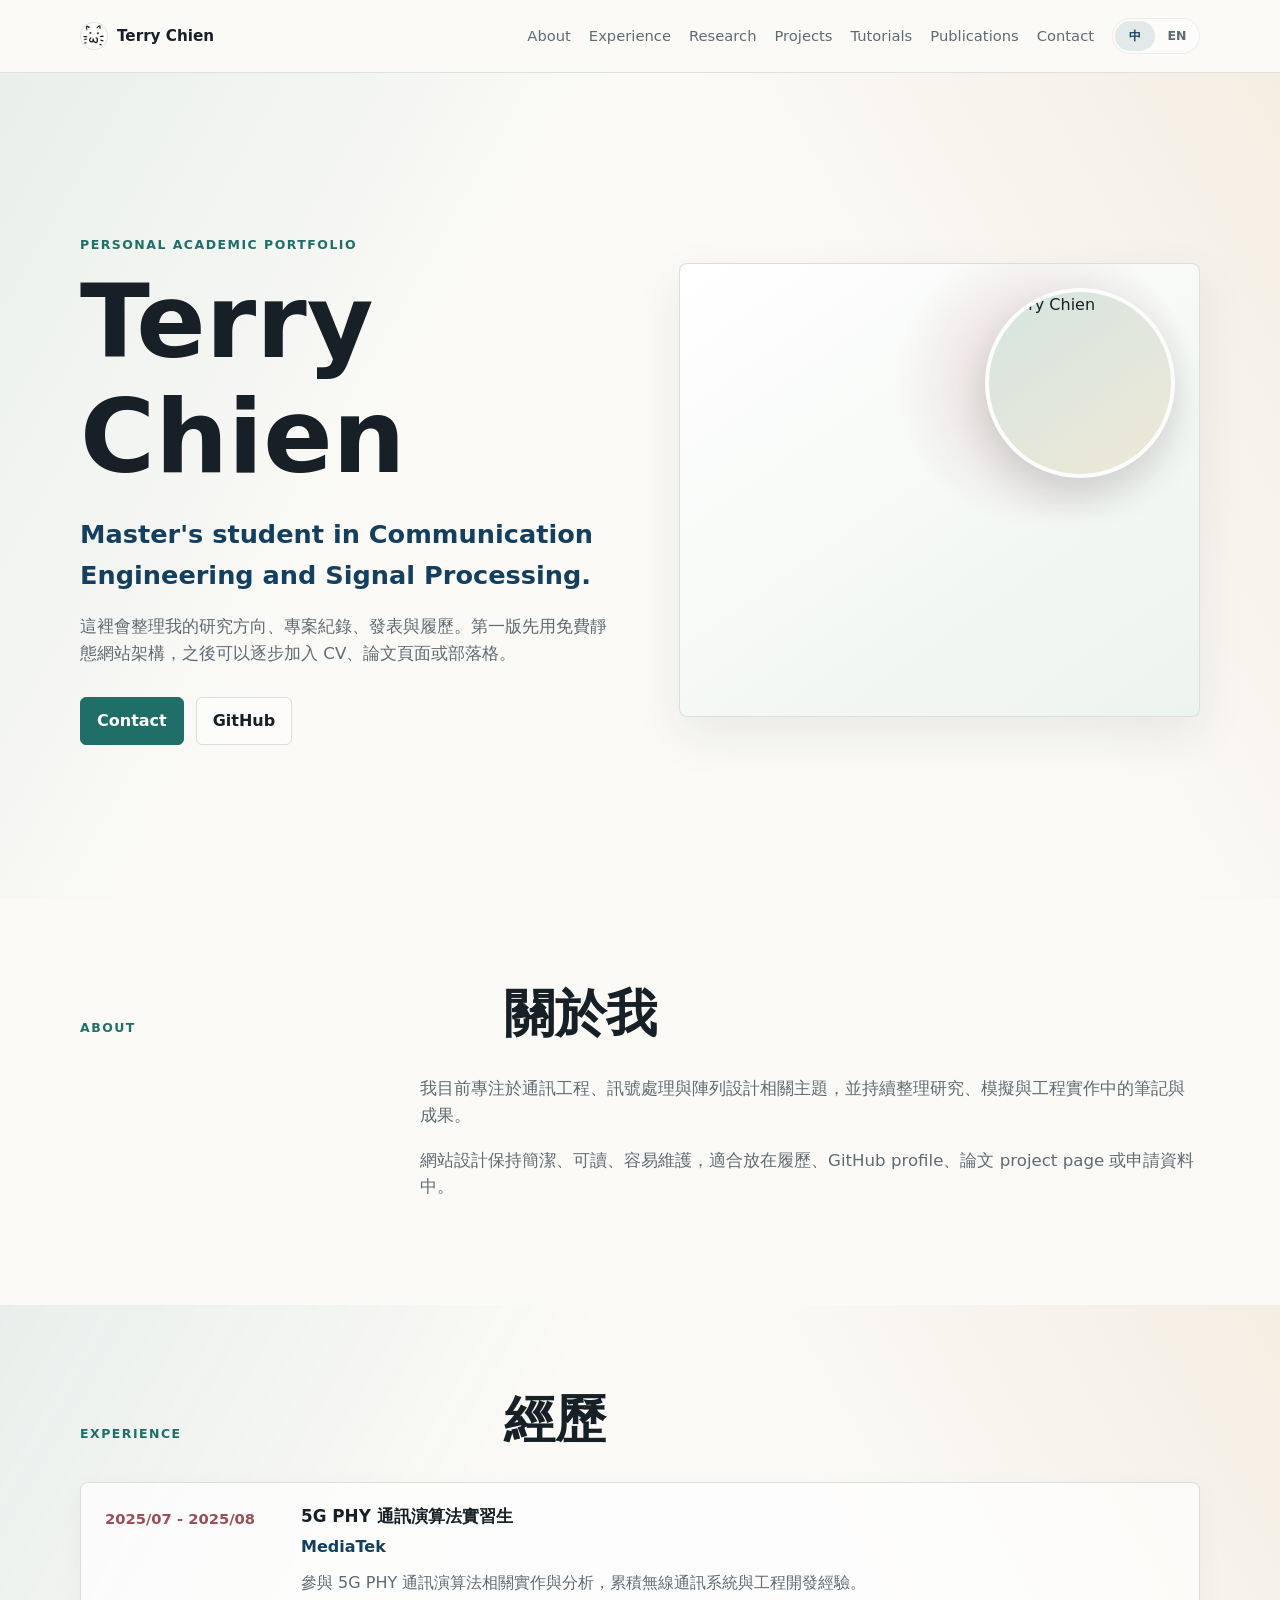
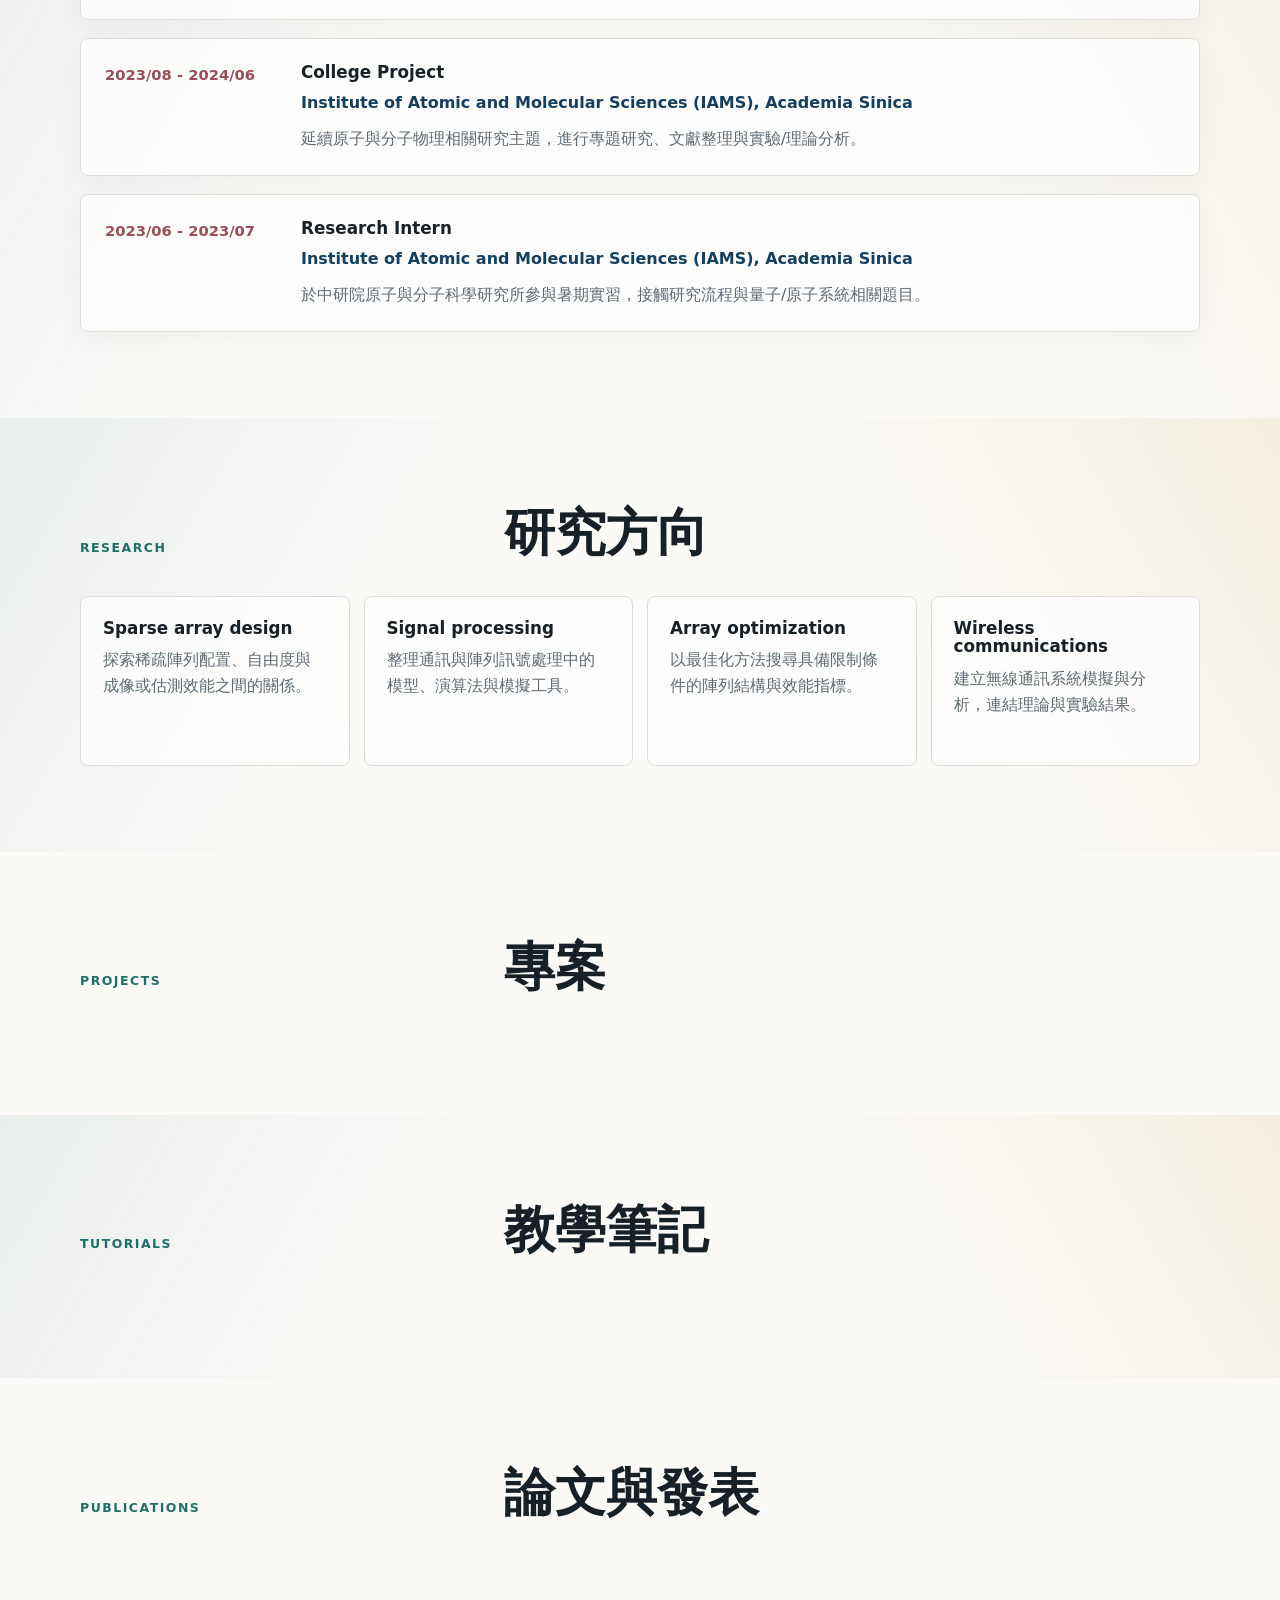
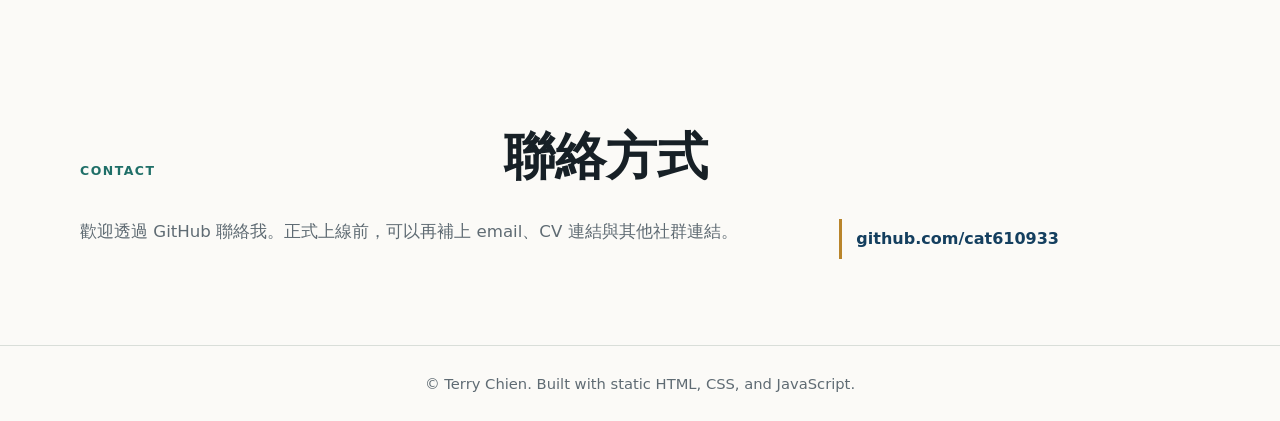
==== commit 79b92355: "add page template" ====
--- a/index.html
+++ b/index.html
@@ -13,7 +13,16 @@
   </head>
   <body>
     <header class="site-header">
-      <a class="brand" href="#top" aria-label="回到首頁" data-i18n-attr="aria-label:nav.home">Terry Chien</a>
+      <a class="brand" href="#top" aria-label="回到首頁" data-i18n-attr="aria-label:nav.home">
+        <img
+          class="brand-icon"
+          src="assets/images/icon/icon.png"
+          alt=""
+          aria-hidden="true"
+          data-image-fallback="TC"
+        >
+        <span>Terry Chien</span>
+      </a>
       <div class="header-actions">
         <nav class="site-nav" aria-label="主要導覽" data-i18n-attr="aria-label:nav.label">
           <a href="#about" data-i18n="nav.about">About</a>
@@ -54,13 +63,6 @@
               src="assets/images/profile/profile.jpg"
               alt="Terry Chien"
               data-image-fallback="TC"
-            >
-            <img
-              class="profile-icon"
-              src="assets/images/icon/icon.png"
-              alt=""
-              aria-hidden="true"
-              data-image-fallback="icon"
             >
           </div>
           <canvas id="signalCanvas" width="720" height="520"></canvas>
--- a/styles.css
+++ b/styles.css
@@ -51,9 +51,22 @@
 }
 
 .brand {
+  display: inline-flex;
+  align-items: center;
+  gap: 9px;
   font-size: 0.95rem;
   font-weight: 750;
   white-space: nowrap;
+}
+
+.brand-icon {
+  width: 28px;
+  aspect-ratio: 1;
+  flex: 0 0 auto;
+  border: 1px solid rgba(217, 222, 217, 0.75);
+  border-radius: 50%;
+  background: rgba(255, 255, 255, 0.72);
+  object-fit: cover;
 }
 
 .header-actions {
@@ -274,18 +287,6 @@
   object-fit: cover;
 }
 
-.profile-icon {
-  width: 58px;
-  aspect-ratio: 1;
-  margin-top: -42px;
-  margin-right: -10px;
-  border: 3px solid rgba(255, 255, 255, 0.94);
-  border-radius: 50%;
-  background: #ffffff;
-  box-shadow: 0 12px 24px rgba(23, 32, 38, 0.12);
-  object-fit: cover;
-}
-
 .image-fallback {
   display: inline-grid;
   place-items: center;
@@ -293,9 +294,8 @@
   font-weight: 850;
 }
 
-.image-fallback.profile-icon {
-  color: var(--rose);
-  font-size: 0.7rem;
+.image-fallback.brand-icon {
+  font-size: 0.68rem;
 }
 
 #signalCanvas {
@@ -505,6 +505,56 @@
   color: #f7faf8;
 }
 
+.pdf-frame {
+  width: 100%;
+  min-height: min(760px, 82vh);
+  border: 1px solid var(--line);
+  border-radius: 8px;
+  background: var(--surface);
+}
+
+.resource-grid {
+  display: grid;
+  grid-template-columns: repeat(2, minmax(0, 1fr));
+  gap: 14px;
+}
+
+.resource-card {
+  display: block;
+  border: 1px solid var(--line);
+  border-radius: 8px;
+  padding: 18px;
+  background: rgba(255, 255, 255, 0.72);
+  transition:
+    border-color 160ms ease,
+    box-shadow 160ms ease,
+    transform 160ms ease;
+}
+
+.resource-card:hover,
+.resource-card:focus-visible {
+  border-color: rgba(31, 111, 104, 0.45);
+  box-shadow: 0 10px 28px rgba(23, 32, 38, 0.08);
+  transform: translateY(-1px);
+}
+
+.resource-card strong {
+  display: block;
+  color: var(--accent-strong);
+}
+
+.resource-card span {
+  display: block;
+  margin-top: 6px;
+  color: var(--muted);
+}
+
+.callout {
+  border-left: 3px solid var(--accent);
+  padding: 14px 0 14px 18px;
+  background: rgba(31, 111, 104, 0.06);
+}
+
 .math-block {
   overflow-x: auto;
   border-left: 3px solid var(--gold);
@@ -626,18 +676,14 @@
     width: 128px;
   }
 
-  .profile-icon {
-    width: 48px;
-    margin-top: -34px;
-  }
-
   .hero-actions,
   .button {
     width: 100%;
   }
 
   .research-grid,
-  .item-list {
+  .item-list,
+  .resource-grid {
     grid-template-columns: 1fr;
   }
 
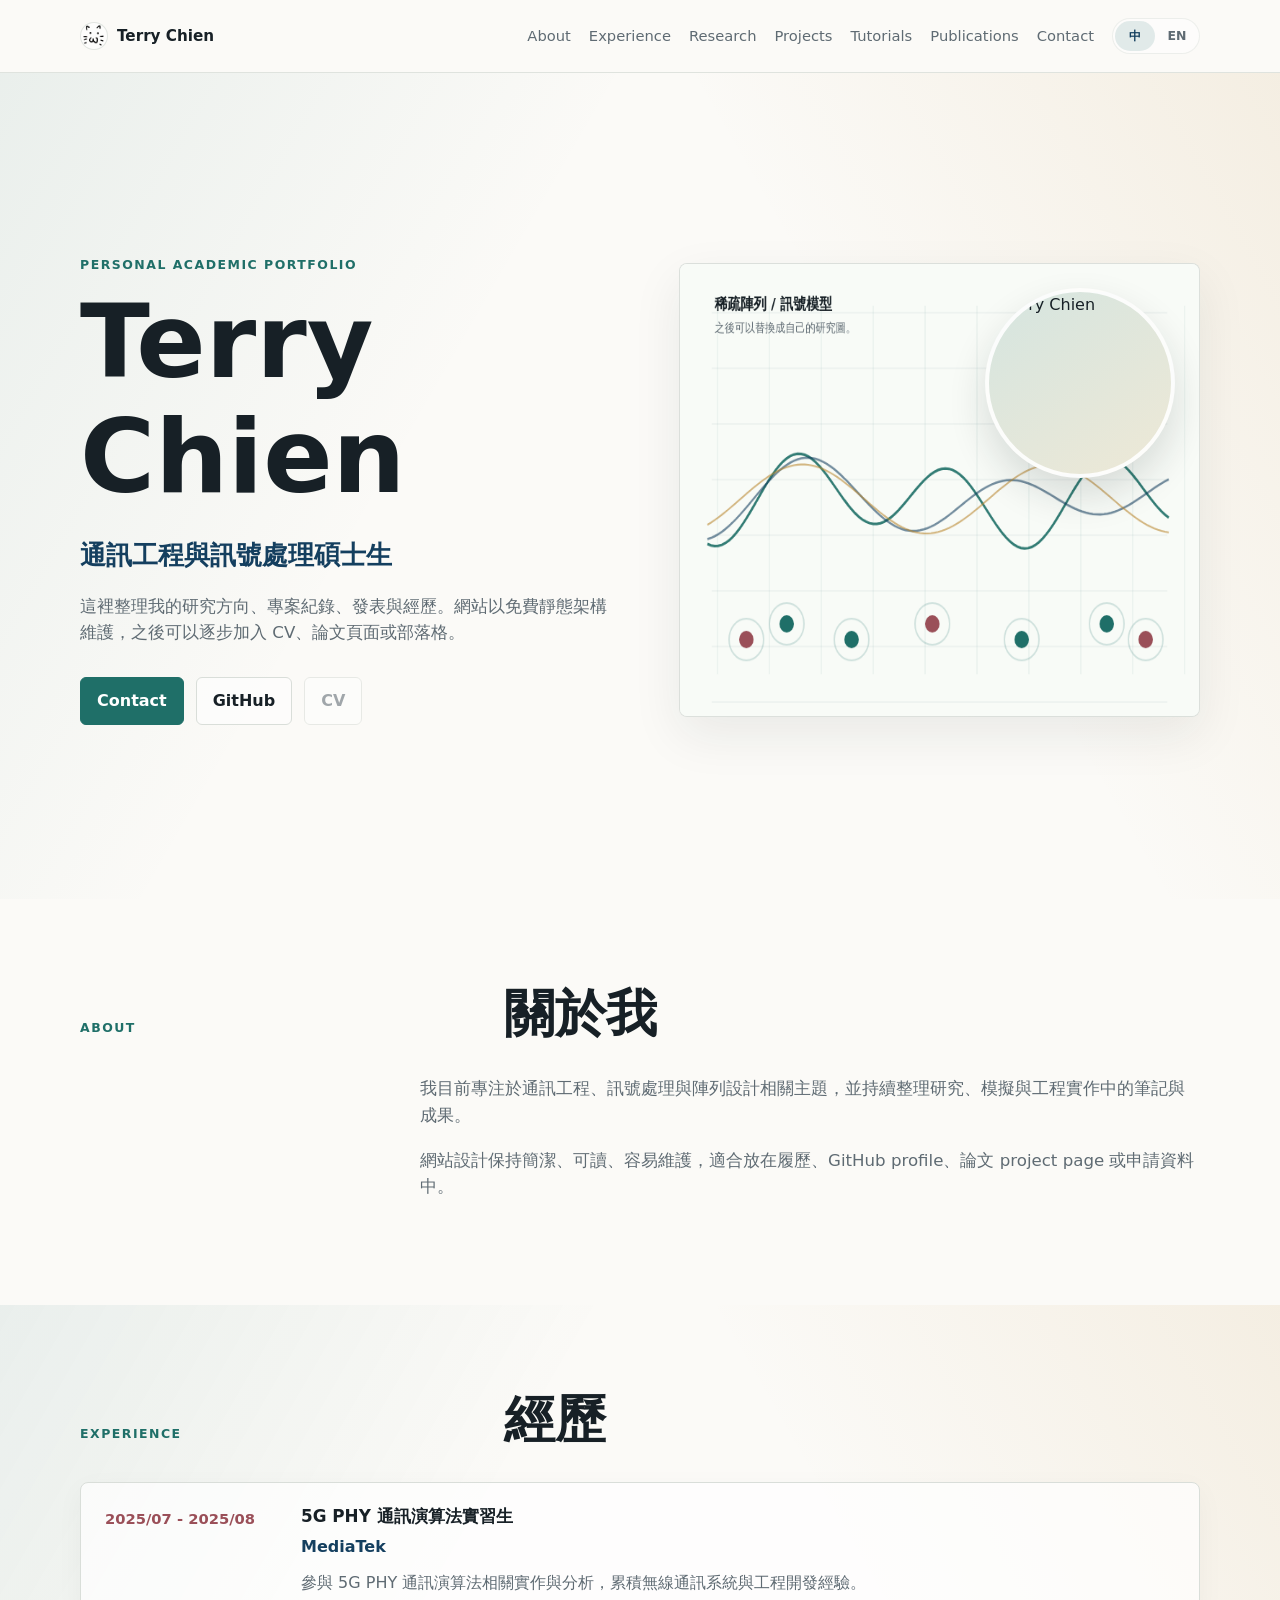
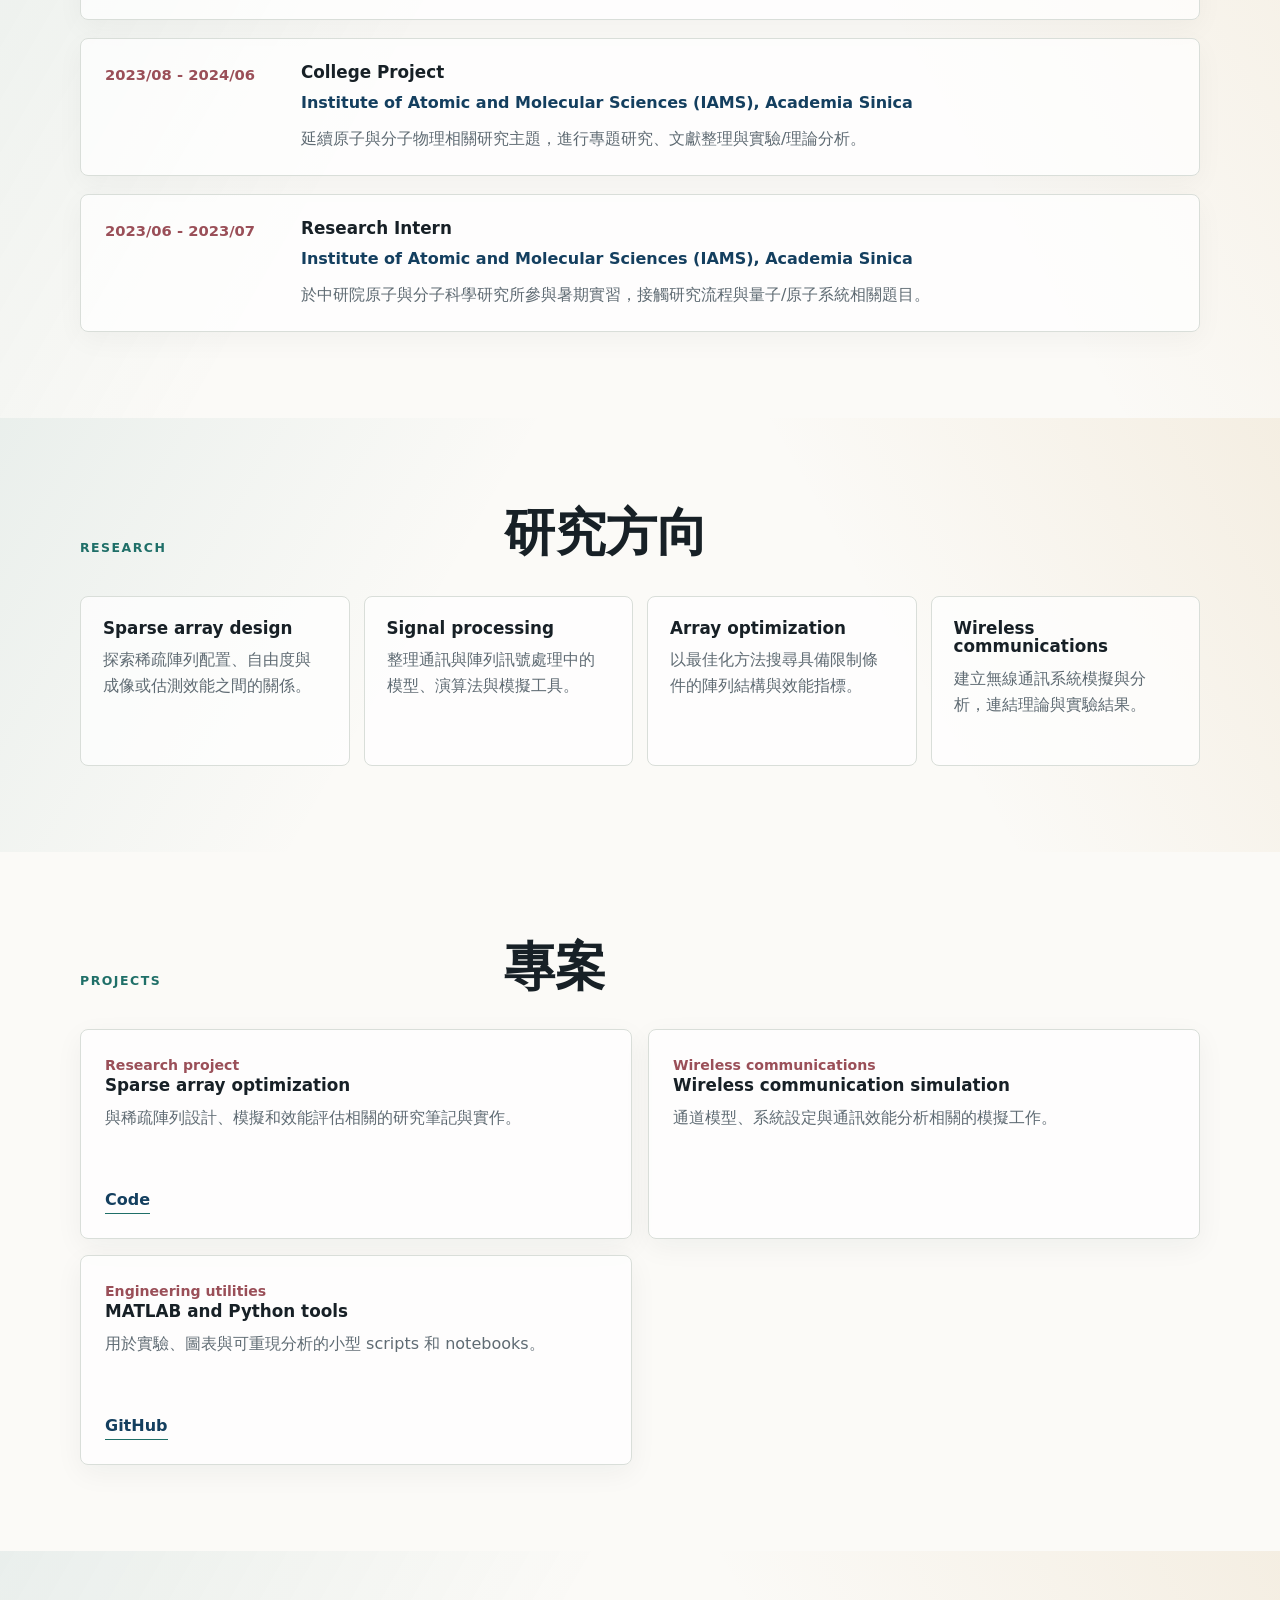
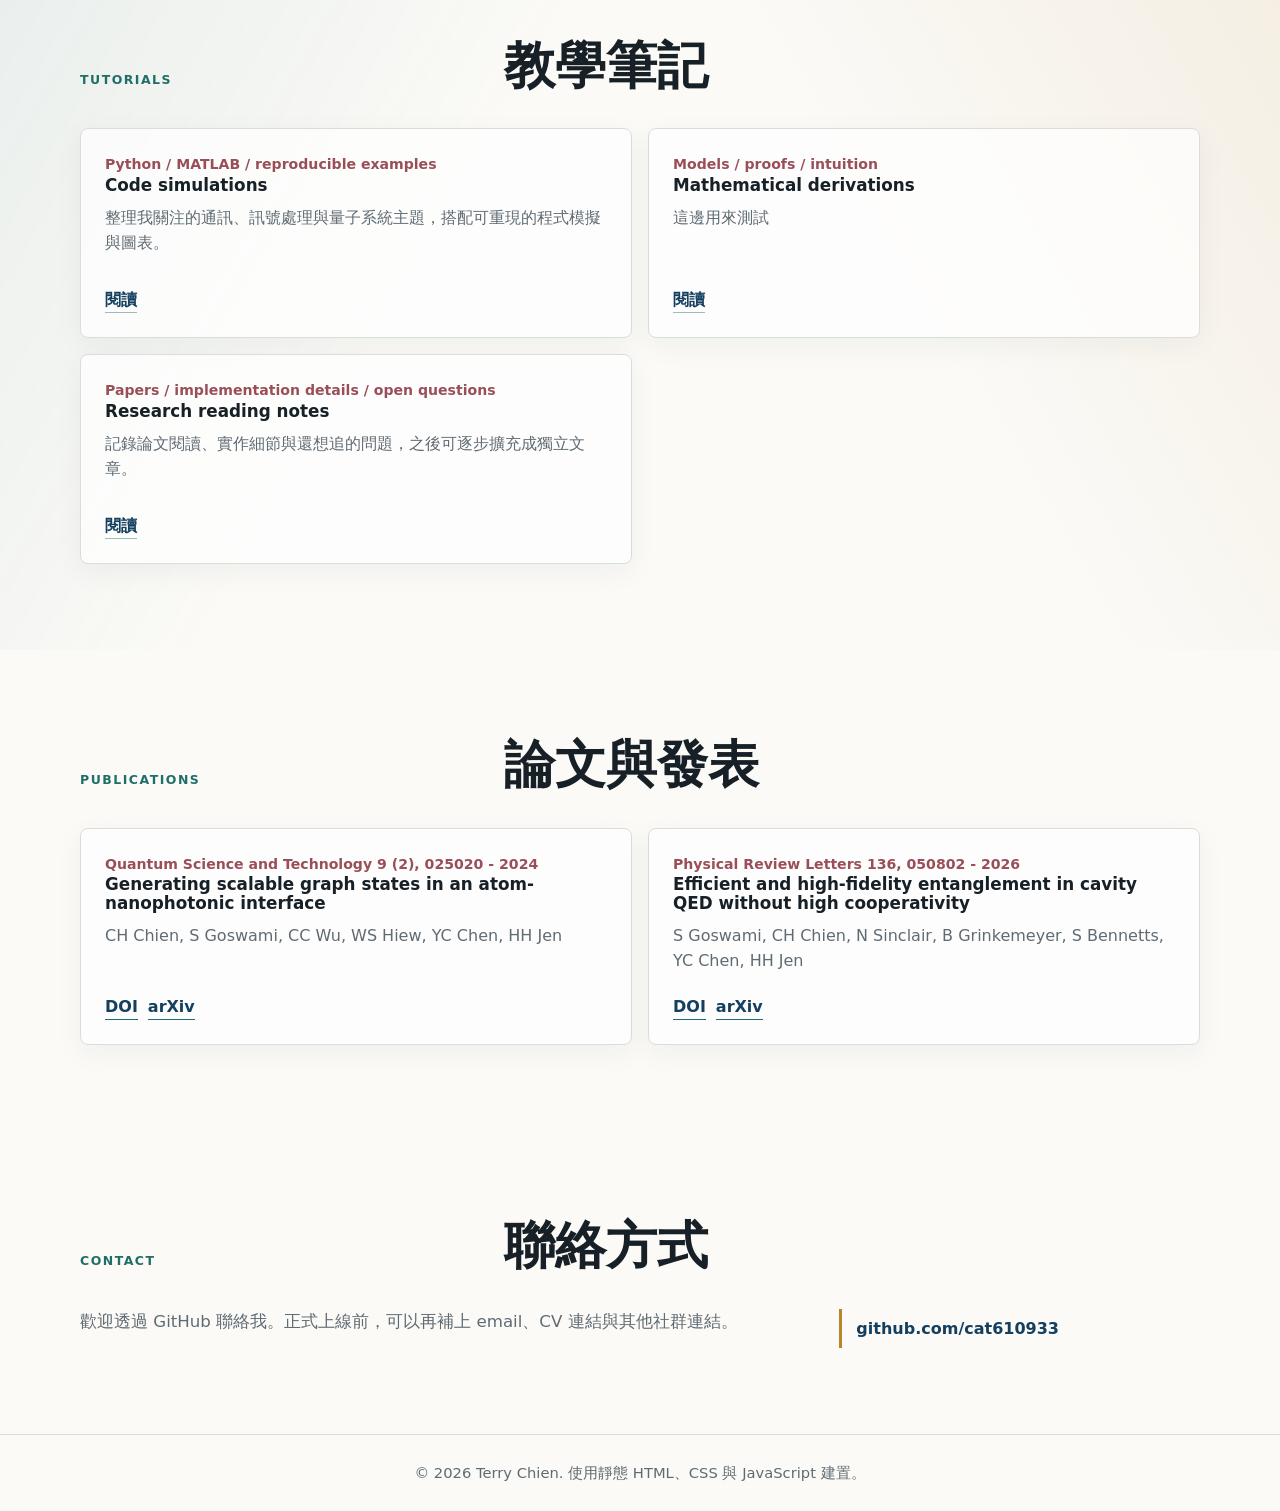
==== commit 92e6e2fd: "Update website content" ====
--- a/index.html
+++ b/index.html
@@ -54,6 +54,7 @@
           <div class="hero-actions" aria-label="快速連結" data-i18n-attr="aria-label:hero.actionsLabel">
             <a class="button primary" href="#contact" data-i18n="nav.contact">Contact</a>
             <a class="button secondary" href="https://github.com/cat610933">GitHub</a>
+            <a class="button secondary cv-link is-disabled" href="cv.html" aria-disabled="true">CV</a>
           </div>
         </div>
         <div class="hero-visual" aria-label="Signal processing visualization" data-i18n-attr="aria-label:hero.visualLabel">
--- a/styles.css
+++ b/styles.css
@@ -248,9 +248,12 @@
   background: rgba(255, 255, 255, 0.58);
 }
 
-.button[aria-disabled="true"] {
+.button[aria-disabled="true"],
+.button.is-disabled {
   color: var(--muted);
   cursor: not-allowed;
+  opacity: 0.58;
+  pointer-events: none;
 }
 
 .hero-visual {
@@ -408,6 +411,7 @@
 
 .item-card-link {
   color: inherit;
+  cursor: pointer;
   transition:
     border-color 160ms ease,
     box-shadow 160ms ease,
@@ -511,6 +515,10 @@
   border: 1px solid var(--line);
   border-radius: 8px;
   background: var(--surface);
+}
+
+.pdf-frame.cv-frame {
+  min-height: min(960px, 86vh);
 }
 
 .resource-grid {
